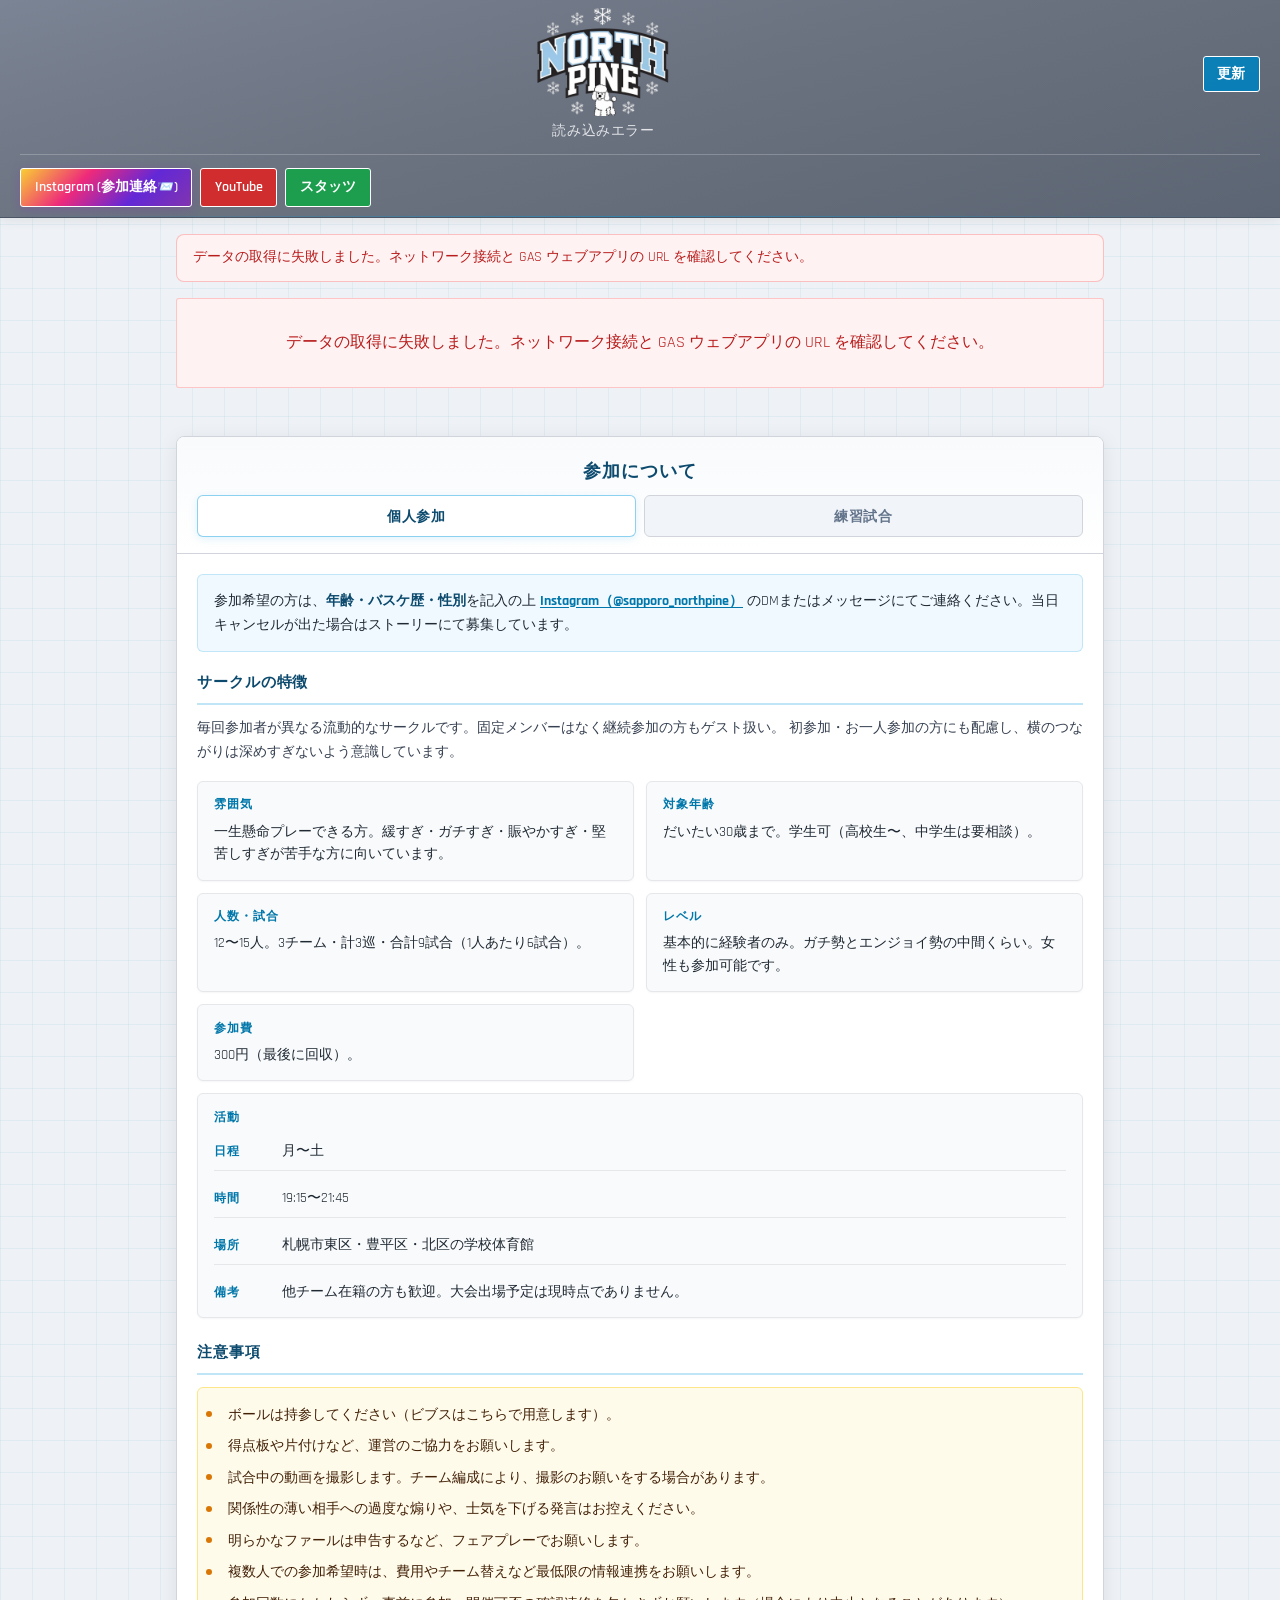
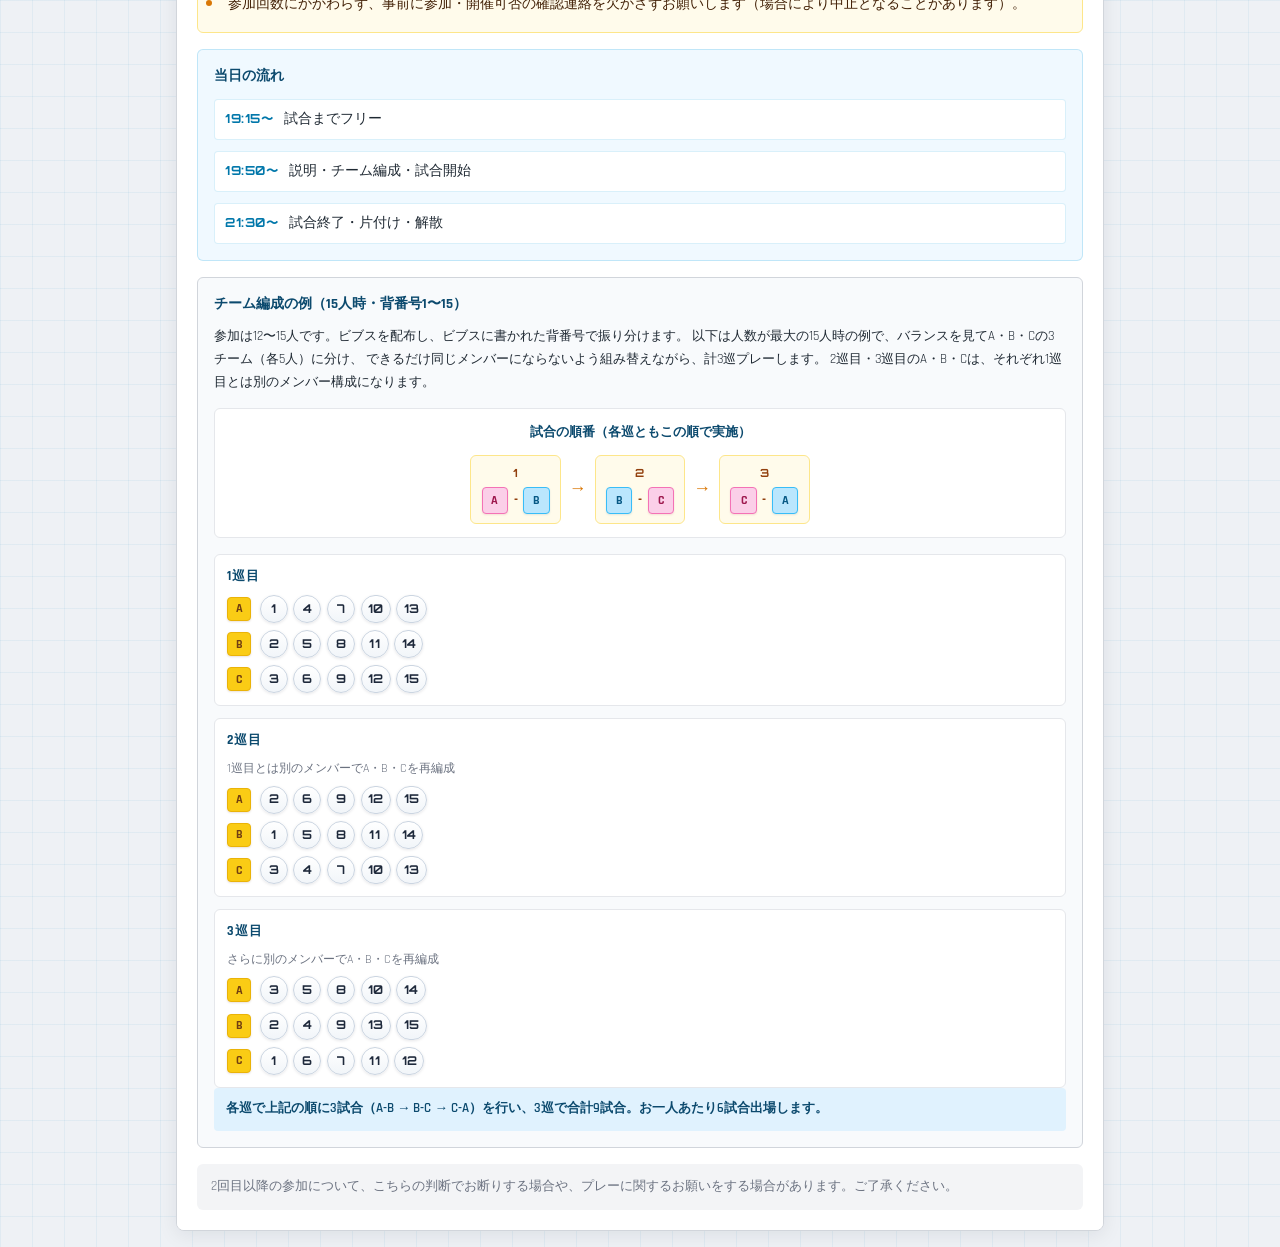
==== index.html @ 59606369 "feat: 練習試合タブの案内内容とグレー基調の見た目を調整 個人参加経験者限定の文言に整理し、不要な項目を削除。タブごとに色味を分けて練習試合側を濃いグレー基調に。  Co-authored-by:" ====
<!DOCTYPE html>
<html lang="ja">
<head>
  <meta charset="UTF-8" />
  <meta name="viewport" content="width=device-width, initial-scale=1" />
  <title>NORTH PINE カレンダー</title>
  <meta name="description" content="NORTH PINEの練習日程・参加者一覧（当月・来月・19:15～21:45）" />
  <meta property="og:title" content="NORTH PINE カレンダー" />
  <meta property="og:description" content="練習日程と参加者状況を確認できます（当月・来月）" />
  <meta property="og:type" content="website" />
  <meta name="twitter:card" content="summary" />
  <meta name="twitter:title" content="NORTH PINE カレンダー" />
  <meta name="twitter:description" content="練習日程と参加者状況を確認できます" />
  <meta
    name="gas-web-app-url"
    content="https://script.google.com/macros/s/AKfycbwN-Fi6SwzM2bp3WW_OmJ7kGNSU3Vl3_n77JmJ2e8IcDZqUl5tvJJytD7RLs5Y96dB2/exec"
  />
  <link rel="stylesheet" href="loading-panel.css" />
  <link rel="stylesheet" href="calendar.css" />
  <link rel="preconnect" href="https://fonts.googleapis.com" />
  <link rel="preconnect" href="https://fonts.gstatic.com" crossorigin />
  <link
    href="https://fonts.googleapis.com/css2?family=Orbitron:wght@500;700;900&family=Rajdhani:wght@600;700&display=swap"
    rel="stylesheet"
  />
</head>
<body class="cyber-cal">
  <header>
    <div class="header-top">
      <div class="header-brand">
        <div class="header-brand-logo">
          <img
            class="header-brand-img"
            src="NORTHPINE_背景なし.png"
            alt="NORTH PINE"
            width="512"
            height="512"
            decoding="async"
          />
        </div>
        <h1 class="visually-hidden">NORTH PINE カレンダー</h1>
        <p id="periodLabel" class="subtitle">読み込み中…</p>
      </div>
      <button type="button" id="btnRefresh" class="btn-refresh" title="スプレッドシートから再取得">
        更新
      </button>
    </div>
    <div class="header-action-bar">
      <a
        href="https://www.instagram.com/sapporo_northpine?igsh=cWp4OHA4ejlzb3Np"
        class="btn-header-link btn-header-link--instagram"
        target="_blank"
        rel="noopener noreferrer"
      >Instagram (参加連絡📨)</a>
      <a
        href="https://www.youtube.com/playlist?list=PL_vW5rmDDp-GFSQ8oeXUD_171uDtn1Bqg"
        class="btn-header-link btn-header-link--youtube"
        target="_blank"
        rel="noopener noreferrer"
      >YouTube</a>
      <a
        href="https://statsdashboard.vercel.app"
        class="btn-header-link btn-header-link--stats"
      >スタッツ</a>
    </div>
    <noscript>
      <p style="margin:0.5rem 0 0;font-size:0.85rem;">JavaScriptを有効にすると日程が表示されます。</p>
    </noscript>
  </header>

  <main>
    <div id="status" class="status" role="status" aria-live="polite"></div>
    <div id="errorArea"></div>
    <div id="loadingArea" data-loading-panel></div>
    <div id="calendarArea" class="calendars" style="display:none;"></div>

    <section class="club-info-panel" aria-labelledby="clubInfoHeading">
      <header class="club-info-panel__head">
        <h2 id="clubInfoHeading" class="club-info-panel__title">参加について</h2>
        <div class="club-info-tabs" role="tablist" aria-label="参加形式の切り替え">
          <button
            type="button"
            class="club-info-tabs__btn club-info-tabs__btn--individual"
            role="tab"
            id="club-info-tab-btn-individual"
            aria-selected="true"
            aria-controls="club-info-tab-individual"
            data-tab="individual"
          >個人参加</button>
          <button
            type="button"
            class="club-info-tabs__btn club-info-tabs__btn--practice"
            role="tab"
            id="club-info-tab-btn-practice"
            aria-selected="false"
            aria-controls="club-info-tab-practice"
            data-tab="practice"
            tabindex="-1"
          >練習試合</button>
        </div>
      </header>

      <div
        id="club-info-tab-individual"
        class="club-info-tab-panel club-info-tab-panel--individual"
        role="tabpanel"
        aria-labelledby="club-info-tab-btn-individual"
      >
        <p class="club-info-panel__lead">
          参加希望の方は、<strong>年齢・バスケ歴・性別</strong>を記入の上
          <a href="https://www.instagram.com/sapporo_northpine" target="_blank" rel="noopener noreferrer">Instagram（@sapporo_northpine）</a>
          のDMまたはメッセージにてご連絡ください。当日キャンセルが出た場合はストーリーにて募集しています。
        </p>

      <div class="club-info-panel__body">
        <section class="club-info-section" aria-labelledby="clubTraitsHeading">
          <h3 id="clubTraitsHeading" class="club-info-section__title">サークルの特徴</h3>
          <p class="club-info-section__intro">
            毎回参加者が異なる流動的なサークルです。固定メンバーはなく継続参加の方もゲスト扱い。
            初参加・お一人参加の方にも配慮し、横のつながりは深めすぎないよう意識しています。
          </p>
          <div class="club-info-cards">
            <article class="club-info-card">
              <h4 class="club-info-card__label">雰囲気</h4>
              <p class="club-info-card__text">一生懸命プレーできる方。緩すぎ・ガチすぎ・賑やかすぎ・堅苦しすぎが苦手な方に向いています。</p>
            </article>
            <article class="club-info-card">
              <h4 class="club-info-card__label">対象年齢</h4>
              <p class="club-info-card__text">だいたい30歳まで。学生可（高校生〜、中学生は要相談）。</p>
            </article>
            <article class="club-info-card">
              <h4 class="club-info-card__label">人数・試合</h4>
              <p class="club-info-card__text">12〜15人。3チーム・計3巡・合計9試合（1人あたり6試合）。</p>
            </article>
            <article class="club-info-card">
              <h4 class="club-info-card__label">レベル</h4>
              <p class="club-info-card__text">基本的に経験者のみ。ガチ勢とエンジョイ勢の中間くらい。女性も参加可能です。</p>
            </article>
            <article class="club-info-card">
              <h4 class="club-info-card__label">参加費</h4>
              <p class="club-info-card__text">300円（最後に回収）。</p>
            </article>
            <article class="club-info-card club-info-card--full">
              <h4 class="club-info-card__label">活動</h4>
              <dl class="club-info-card__details">
                <div class="club-info-card__detail-row">
                  <dt>日程</dt>
                  <dd>月〜土</dd>
                </div>
                <div class="club-info-card__detail-row">
                  <dt>時間</dt>
                  <dd>19:15〜21:45</dd>
                </div>
                <div class="club-info-card__detail-row">
                  <dt>場所</dt>
                  <dd>札幌市東区・豊平区・北区の学校体育館</dd>
                </div>
                <div class="club-info-card__detail-row">
                  <dt>備考</dt>
                  <dd>他チーム在籍の方も歓迎。大会出場予定は現時点でありません。</dd>
                </div>
              </dl>
            </article>
          </div>
        </section>

        <section class="club-info-section" aria-labelledby="clubNoticeHeading">
          <h3 id="clubNoticeHeading" class="club-info-section__title">注意事項</h3>
          <div class="club-info-notice-panel">
            <ul class="club-info-notice-list">
              <li>ボールは持参してください（ビブスはこちらで用意します）。</li>
              <li>得点板や片付けなど、運営のご協力をお願いします。</li>
              <li>試合中の動画を撮影します。チーム編成により、撮影のお願いをする場合があります。</li>
              <li>関係性の薄い相手への過度な煽りや、士気を下げる発言はお控えください。</li>
              <li>明らかなファールは申告するなど、フェアプレーでお願いします。</li>
              <li>複数人での参加希望時は、費用やチーム替えなど最低限の情報連携をお願いします。</li>
              <li>参加回数にかかわらず、事前に参加・開催可否の確認連絡を欠かさずお願いします（場合により中止となることがあります）。</li>
            </ul>
          </div>

          <div class="club-info-flow-panel">
            <h4 class="club-info-flow-panel__title">当日の流れ</h4>
            <ol class="club-info-flow-list">
              <li><span class="club-info-flow-list__time">19:15〜</span>試合までフリー</li>
              <li><span class="club-info-flow-list__time">19:50〜</span>説明・チーム編成・試合開始</li>
              <li><span class="club-info-flow-list__time">21:30〜</span>試合終了・片付け・解散</li>
            </ol>
          </div>

          <div class="club-info-team-example">
            <h4 class="club-info-team-example__title">チーム編成の例（15人時・背番号1〜15）</h4>
            <p class="club-info-team-example__intro">
              参加は12〜15人です。ビブスを配布し、ビブスに書かれた背番号で振り分けます。
              以下は人数が最大の15人時の例で、バランスを見てA・B・Cの3チーム（各5人）に分け、
              できるだけ同じメンバーにならないよう組み替えながら、計3巡プレーします。
              2巡目・3巡目のA・B・Cは、それぞれ1巡目とは別のメンバー構成になります。
            </p>

            <div class="club-info-match-order">
              <h5 class="club-info-match-order__title">試合の順番（各巡ともこの順で実施）</h5>
              <div class="club-info-match-order__diagram" role="img" aria-label="試合順：1試合目A対B、2試合目B対C、3試合目C対A">
                <div class="club-info-match-card">
                  <span class="club-info-match-card__order">1</span>
                  <div class="club-info-match-pair">
                    <span class="club-info-team-tag club-info-team-tag--pink">A</span>
                    <span class="club-info-match-vs">-</span>
                    <span class="club-info-team-tag club-info-team-tag--sky">B</span>
                  </div>
                </div>
                <span class="club-info-match-connector" aria-hidden="true">→</span>
                <div class="club-info-match-card">
                  <span class="club-info-match-card__order">2</span>
                  <div class="club-info-match-pair">
                    <span class="club-info-team-tag club-info-team-tag--sky">B</span>
                    <span class="club-info-match-vs">-</span>
                    <span class="club-info-team-tag club-info-team-tag--pink">C</span>
                  </div>
                </div>
                <span class="club-info-match-connector" aria-hidden="true">→</span>
                <div class="club-info-match-card">
                  <span class="club-info-match-card__order">3</span>
                  <div class="club-info-match-pair">
                    <span class="club-info-team-tag club-info-team-tag--pink">C</span>
                    <span class="club-info-match-vs">-</span>
                    <span class="club-info-team-tag club-info-team-tag--sky">A</span>
                  </div>
                </div>
              </div>
            </div>

            <div class="club-info-team-rounds">
              <article class="club-info-team-round">
                <h5 class="club-info-team-round__label">1巡目</h5>
                <ul class="club-info-team-round__list">
                  <li>
                    <span class="club-info-team-tag club-info-team-tag--a">A</span>
                    <div class="club-info-bib-chips" aria-label="Aチームの背番号">
                      <span class="club-info-bib-chip">1</span><span class="club-info-bib-chip">4</span><span class="club-info-bib-chip">7</span><span class="club-info-bib-chip">10</span><span class="club-info-bib-chip">13</span>
                    </div>
                  </li>
                  <li>
                    <span class="club-info-team-tag club-info-team-tag--b">B</span>
                    <div class="club-info-bib-chips" aria-label="Bチームの背番号">
                      <span class="club-info-bib-chip">2</span><span class="club-info-bib-chip">5</span><span class="club-info-bib-chip">8</span><span class="club-info-bib-chip">11</span><span class="club-info-bib-chip">14</span>
                    </div>
                  </li>
                  <li>
                    <span class="club-info-team-tag club-info-team-tag--c">C</span>
                    <div class="club-info-bib-chips" aria-label="Cチームの背番号">
                      <span class="club-info-bib-chip">3</span><span class="club-info-bib-chip">6</span><span class="club-info-bib-chip">9</span><span class="club-info-bib-chip">12</span><span class="club-info-bib-chip">15</span>
                    </div>
                  </li>
                </ul>
              </article>
              <article class="club-info-team-round">
                <h5 class="club-info-team-round__label">2巡目</h5>
                <p class="club-info-team-round__note">1巡目とは別のメンバーでA・B・Cを再編成</p>
                <ul class="club-info-team-round__list">
                  <li>
                    <span class="club-info-team-tag club-info-team-tag--a">A</span>
                    <div class="club-info-bib-chips" aria-label="Aチームの背番号">
                      <span class="club-info-bib-chip">2</span><span class="club-info-bib-chip">6</span><span class="club-info-bib-chip">9</span><span class="club-info-bib-chip">12</span><span class="club-info-bib-chip">15</span>
                    </div>
                  </li>
                  <li>
                    <span class="club-info-team-tag club-info-team-tag--b">B</span>
                    <div class="club-info-bib-chips" aria-label="Bチームの背番号">
                      <span class="club-info-bib-chip">1</span><span class="club-info-bib-chip">5</span><span class="club-info-bib-chip">8</span><span class="club-info-bib-chip">11</span><span class="club-info-bib-chip">14</span>
                    </div>
                  </li>
                  <li>
                    <span class="club-info-team-tag club-info-team-tag--c">C</span>
                    <div class="club-info-bib-chips" aria-label="Cチームの背番号">
                      <span class="club-info-bib-chip">3</span><span class="club-info-bib-chip">4</span><span class="club-info-bib-chip">7</span><span class="club-info-bib-chip">10</span><span class="club-info-bib-chip">13</span>
                    </div>
                  </li>
                </ul>
              </article>
              <article class="club-info-team-round">
                <h5 class="club-info-team-round__label">3巡目</h5>
                <p class="club-info-team-round__note">さらに別のメンバーでA・B・Cを再編成</p>
                <ul class="club-info-team-round__list">
                  <li>
                    <span class="club-info-team-tag club-info-team-tag--a">A</span>
                    <div class="club-info-bib-chips" aria-label="Aチームの背番号">
                      <span class="club-info-bib-chip">3</span><span class="club-info-bib-chip">5</span><span class="club-info-bib-chip">8</span><span class="club-info-bib-chip">10</span><span class="club-info-bib-chip">14</span>
                    </div>
                  </li>
                  <li>
                    <span class="club-info-team-tag club-info-team-tag--b">B</span>
                    <div class="club-info-bib-chips" aria-label="Bチームの背番号">
                      <span class="club-info-bib-chip">2</span><span class="club-info-bib-chip">4</span><span class="club-info-bib-chip">9</span><span class="club-info-bib-chip">13</span><span class="club-info-bib-chip">15</span>
                    </div>
                  </li>
                  <li>
                    <span class="club-info-team-tag club-info-team-tag--c">C</span>
                    <div class="club-info-bib-chips" aria-label="Cチームの背番号">
                      <span class="club-info-bib-chip">1</span><span class="club-info-bib-chip">6</span><span class="club-info-bib-chip">7</span><span class="club-info-bib-chip">11</span><span class="club-info-bib-chip">12</span>
                    </div>
                  </li>
                </ul>
              </article>
            </div>
            <p class="club-info-team-example__summary">
              各巡で上記の順に3試合（A-B → B-C → C-A）を行い、3巡で合計9試合。お一人あたり6試合出場します。
            </p>
          </div>

          <p class="club-info-section__note">
            2回目以降の参加について、こちらの判断でお断りする場合や、プレーに関するお願いをする場合があります。ご了承ください。
          </p>
        </section>
      </div>
      </div>

      <div
        id="club-info-tab-practice"
        class="club-info-tab-panel club-info-tab-panel--practice"
        role="tabpanel"
        aria-labelledby="club-info-tab-btn-practice"
        hidden
      >
        <p class="club-info-panel__lead">
          個人参加に参加したことのある方を対象としています。練習試合へのご案内は、個人参加時などにお渡ししています。
        </p>

        <div class="club-info-panel__body">
          <section class="club-info-section" aria-labelledby="clubTraitsPracticeHeading">
            <h3 id="clubTraitsPracticeHeading" class="club-info-section__title">練習試合の特徴</h3>
            <p class="club-info-section__intro">
              メンバーは固定せず、流動的に構成していきたい練習試合です。
              チームプレイができる方で、しっかり戦いたい方向け。
              毎回参加者が異なるため、継続参加の方もゲスト扱いです。
            </p>
            <div class="club-info-cards">
              <article class="club-info-card">
                <h4 class="club-info-card__label">人数・試合</h4>
                <p class="club-info-card__text">3チーム・計3巡・合計9試合（1人あたり6試合）。</p>
              </article>
              <article class="club-info-card">
                <h4 class="club-info-card__label">レベル</h4>
                <p class="club-info-card__text">基本的に経験者のみ。ハードにプレーできる方。</p>
              </article>
              <article class="club-info-card">
                <h4 class="club-info-card__label">参加費</h4>
                <p class="club-info-card__text">200円（最後に回収）。</p>
              </article>
            </div>
          </section>

          <section class="club-info-section" aria-labelledby="clubNoticePracticeHeading">
            <h3 id="clubNoticePracticeHeading" class="club-info-section__title">注意事項</h3>
            <div class="club-info-notice-panel">
              <ul class="club-info-notice-list">
                <li>ボール・ビブスは各自持参してください。</li>
                <li>得点板や片付けなど、運営のご協力をお願いします。</li>
                <li>試合中の動画を撮影します。チーム編成により、撮影のお願いをする場合があります。</li>
                <li>関係性の薄い相手への過度な煽りや、士気を下げる発言はお控えください。</li>
                <li>明らかなファールは申告するなど、フェアプレーでお願いします。</li>
                <li>参加回数にかかわらず、事前に参加・開催可否の確認連絡を欠かさずお願いします（場合により中止となることがあります）。</li>
              </ul>
            </div>

            <div class="club-info-flow-panel">
              <h4 class="club-info-flow-panel__title">当日の流れ</h4>
              <ol class="club-info-flow-list">
                <li><span class="club-info-flow-list__time">19:15〜</span>試合までフリー</li>
                <li><span class="club-info-flow-list__time">19:50〜</span>説明・試合開始</li>
                <li><span class="club-info-flow-list__time">21:30〜</span>試合終了・片付け・解散</li>
              </ol>
            </div>

            <div class="club-info-team-example">
              <h4 class="club-info-team-example__title">試合の進め方</h4>
              <p class="club-info-team-example__intro">
                3チームでプレーします。チームは参加者同士で決めていただき、3巡とも同じメンバーでプレーします。
                世話人によるチームの組み替えはありません。
              </p>

              <div class="club-info-match-order">
                <h5 class="club-info-match-order__title">試合の順番（各巡ともこの順で実施）</h5>
                <div class="club-info-match-order__diagram" role="img" aria-label="試合順：1試合目A対B、2試合目B対C、3試合目C対A">
                  <div class="club-info-match-card">
                    <span class="club-info-match-card__order">1</span>
                    <div class="club-info-match-pair">
                      <span class="club-info-team-tag club-info-team-tag--pink">A</span>
                      <span class="club-info-match-vs">-</span>
                      <span class="club-info-team-tag club-info-team-tag--sky">B</span>
                    </div>
                  </div>
                  <span class="club-info-match-connector" aria-hidden="true">→</span>
                  <div class="club-info-match-card">
                    <span class="club-info-match-card__order">2</span>
                    <div class="club-info-match-pair">
                      <span class="club-info-team-tag club-info-team-tag--sky">B</span>
                      <span class="club-info-match-vs">-</span>
                      <span class="club-info-team-tag club-info-team-tag--pink">C</span>
                    </div>
                  </div>
                  <span class="club-info-match-connector" aria-hidden="true">→</span>
                  <div class="club-info-match-card">
                    <span class="club-info-match-card__order">3</span>
                    <div class="club-info-match-pair">
                      <span class="club-info-team-tag club-info-team-tag--pink">C</span>
                      <span class="club-info-match-vs">-</span>
                      <span class="club-info-team-tag club-info-team-tag--sky">A</span>
                    </div>
                  </div>
                </div>
              </div>

              <p class="club-info-team-example__summary">
                各巡で上記の順に3試合（A-B → B-C → C-A）を行い、3巡で合計9試合。お一人あたり6試合出場します。
              </p>
            </div>

            <p class="club-info-section__note">
              2回目以降の参加について、こちらの判断でお断りする場合や、プレーに関するお願いをする場合があります。ご了承ください。
            </p>
          </section>
        </div>
      </div>
    </section>
  </main>

  <div id="modalOverlay" class="modal-overlay" aria-hidden="true">
    <div class="modal modal--lineup" role="dialog" aria-labelledby="modalTitle">
      <div id="modalLoading" class="modal-loading modal-loading--lineup" role="status" aria-live="polite">
        <div class="loading-spinner loading-spinner--lineup" aria-hidden="true"></div>
        <span>読み込み中…</span>
      </div>
      <button type="button" class="lineup-close" id="closeModalBtn" aria-label="閉じる">&times;</button>
      <div class="lineup-scene">
        <header class="lineup-header">
          <div class="lineup-header-main">
            <div class="lineup-date-block" aria-labelledby="modalTitle">
              <span id="modalDateYear" class="lineup-year"></span>
              <div class="lineup-date-line">
                <span id="modalDateMain" class="lineup-date-main"></span>
                <span id="modalDateDow" class="lineup-date-dow"></span>
                <span id="modalTimeSlot" class="lineup-time-slot"></span>
              </div>
              <h2 id="modalTitle" class="visually-hidden">日程詳細</h2>
            </div>
            <div id="modalPlace" class="lineup-venue"></div>
          </div>
        </header>
        <div class="lineup-frame">
          <ul id="participantList" class="lineup-table"></ul>
        </div>
        <p id="modalCount" class="lineup-count"></p>
        <p id="modalFormMessage" class="lineup-form-message"></p>
      </div>
    </div>
  </div>

  <script src="js/loading-panel.js"></script>
  <script src="js/japanese-holidays.js"></script>
  <script src="js/calendar.js"></script>
</body>
</html>
---- loading-panel.css ----
.loading-panel {
  position: relative;
  display: flex;
  flex-direction: column;
  align-items: center;
  justify-content: center;
  min-height: min(52vh, 360px);
  padding: 3rem 1rem;
  overflow: hidden;
}

.loading-panel::before {
  content: "";
  position: absolute;
  left: 50%;
  top: 50%;
  width: min(300px, 72vw);
  height: min(300px, 42vh);
  transform: translate(-50%, -50%);
  background: url("NORTHPINE_背景なし.png") center / contain no-repeat;
  opacity: 0.14;
  pointer-events: none;
  z-index: 0;
}

.loading-panel > * {
  position: relative;
  z-index: 1;
}

.loading-dogs {
  position: relative;
  width: 6rem;
  height: 6rem;
}

.loading-dogs__track {
  position: absolute;
  inset: 0.2rem;
  border: 2px dashed rgba(107, 114, 128, 0.38);
  border-radius: 50%;
}

.loading-dogs__orbit {
  position: relative;
  width: 100%;
  height: 100%;
  animation: loading-dogs-orbit 2.75s linear infinite;
}

.loading-dogs__marker {
  position: absolute;
  left: 50%;
  top: -0.55rem;
  width: 3.25rem;
  height: 2.4rem;
  margin-left: -1.625rem;
  animation: loading-dogs-upright 2.75s linear infinite;
}

.loading-dogs__marker--black {
  top: auto;
  bottom: -0.45rem;
}

.loading-dogs__sprite {
  display: block;
  width: 100%;
  height: 100%;
  object-fit: contain;
  transform: scaleX(-1);
}

.loading-dogs__marker--white .loading-dogs__sprite {
  filter: brightness(0) invert(1) drop-shadow(0 1px 3px rgba(0, 0, 0, 0.14));
}

.loading-dogs__marker--black .loading-dogs__sprite {
  filter: brightness(0) drop-shadow(0 1px 2px rgba(0, 0, 0, 0.2));
}

.loading-dogs__eye-dot {
  position: absolute;
  left: 72%;
  top: 28%;
  width: 0.1rem;
  height: 0.08rem;
  margin: -0.04rem 0 0 -0.04rem;
  border-radius: 50%;
  pointer-events: none;
}

.loading-dogs__marker--white .loading-dogs__eye-dot {
  background: #111111;
}

.loading-dogs__marker--black .loading-dogs__eye-dot {
  background: #ffffff;
}

@keyframes loading-dogs-orbit {
  to {
    transform: rotate(360deg);
  }
}

@keyframes loading-dogs-upright {
  to {
    transform: rotate(-360deg);
  }
}

.loading-spinner {
  width: 36px;
  height: 36px;
  border: 3px solid rgba(0, 170, 255, 0.15);
  border-top-color: var(--primary, #00aaff);
  border-radius: 50%;
  animation: loading-panel-spin 0.75s linear infinite;
}

@keyframes loading-panel-spin {
  to {
    transform: rotate(360deg);
  }
}

.loading-panel .visually-hidden {
  position: absolute;
  width: 1px;
  height: 1px;
  padding: 0;
  margin: -1px;
  overflow: hidden;
  clip: rect(0, 0, 0, 0);
  white-space: nowrap;
  border: 0;
}
---- calendar.css ----
:root {
  --bg: #eef1f5;
  --bg-grid: rgba(0, 120, 180, 0.06);
  --card: #fafbfc;
  --card-elevated: #f3f4f6;
  --primary: #0099dd;
  --primary-dark: #0077aa;
  --accent-glow: rgba(0, 153, 221, 0.35);
  --text: #1f2933;
  --muted: #6b7280;
  --border: #d1d5db;
  --border-bright: rgba(0, 153, 221, 0.45);
  --shadow: 0 2px 12px rgba(0, 0, 0, 0.08);
  --female: #dc2626;
  --first: #ca8a04;
  --unconfirmed: #7c3aed;
  --unconfirmed-bg: rgba(124, 58, 237, 0.1);
}

* {
  box-sizing: border-box;
}

body.cyber-cal {
  margin: 0;
  font-family: "Rajdhani", "Segoe UI", "Hiragino Sans", "Meiryo", sans-serif;
  background-color: var(--bg);
  background-image:
    linear-gradient(var(--bg-grid) 1px, transparent 1px),
    linear-gradient(90deg, var(--bg-grid) 1px, transparent 1px);
  background-size: 32px 32px;
  color: var(--text);
  line-height: 1.5;
  min-height: 100vh;
}

body.cyber-cal > header {
  background: linear-gradient(165deg, #7b8494 0%, #6b7280 45%, #5c6573 100%);
  color: #f3f4f6;
  padding: 0.5rem 1.25rem 0.65rem;
  box-shadow: var(--shadow);
  border-bottom: 1px solid #4b5563;
  position: relative;
}

body.cyber-cal > header::after {
  content: "";
  position: absolute;
  left: 0;
  right: 0;
  bottom: 0;
  height: 1px;
  background: linear-gradient(90deg, transparent, rgba(0, 153, 221, 0.55), transparent);
  opacity: 0.85;
}

.header-top {
  display: flex;
  justify-content: space-between;
  align-items: flex-start;
  gap: 1rem;
  flex-wrap: wrap;
}

body.cyber-cal .header-top {
  align-items: center;
}

body.cyber-cal .header-brand {
  display: flex;
  flex-direction: column;
  align-items: center;
  gap: 0.1rem;
  min-width: 0;
  flex: 1;
  text-align: center;
}

body.cyber-cal .header-brand-logo {
  --logo-box-h: clamp(4.75rem, 22vw, 6.75rem);
  display: flex;
  align-items: center;
  justify-content: center;
  width: 100%;
  max-width: min(480px, 96vw);
  height: var(--logo-box-h);
  margin-inline: auto;
  overflow: hidden;
  line-height: 0;
}

body.cyber-cal .header-brand-img {
  display: block;
  width: auto;
  height: 100%;
  max-width: none;
  object-fit: contain;
  object-position: center center;
  transform: scale(1.85);
  transform-origin: center center;
}

body.cyber-cal > header .subtitle {
  width: 100%;
  text-align: center;
}

@media (min-width: 600px) {
  body.cyber-cal .header-brand-logo {
    --logo-box-h: 6.25rem;
    max-width: 520px;
  }

  body.cyber-cal .header-brand-img {
    transform: scale(1.9);
  }
}

@media (min-width: 960px) {
  body.cyber-cal .header-brand-logo {
    --logo-box-h: 6.75rem;
    max-width: 560px;
  }

  body.cyber-cal .header-brand-img {
    transform: scale(2);
  }
}

body.cyber-cal > header h1 {
  margin: 0;
  font-size: 1.35rem;
  font-weight: 700;
  letter-spacing: 0.06em;
  color: #1a2332;
  text-shadow: 0 0 20px rgba(0, 153, 221, 0.15);
}

body.cyber-cal > header .subtitle {
  margin: 0.1rem 0 0;
  font-size: 0.88rem;
  color: rgba(243, 244, 246, 0.88);
  font-family: "Orbitron", "Segoe UI", sans-serif;
  letter-spacing: 0.04em;
}

body.cyber-cal .btn-refresh,
body.cyber-cal .btn-header-link {
  flex-shrink: 0;
  display: inline-flex;
  align-items: center;
  justify-content: center;
  padding: 0.5rem 0.85rem;
  border: 1px solid #fff;
  border-radius: 3px;
  color: #fff;
  font-family: inherit;
  font-size: 0.85rem;
  font-weight: 600;
  cursor: pointer;
  text-decoration: none;
  transition: box-shadow 0.15s, background 0.15s, border-color 0.15s;
}

body.cyber-cal .btn-refresh {
  background: rgba(0, 130, 190, 0.9);
}

body.cyber-cal .btn-refresh:hover:not(:disabled) {
  background: rgba(0, 150, 210, 1);
  box-shadow: 0 0 12px var(--accent-glow);
}

.btn-refresh:disabled {
  opacity: 0.55;
  cursor: not-allowed;
}

body.cyber-cal .btn-header-link--instagram {
  background: linear-gradient(
    135deg,
    #f9ce34 0%,
    #ee2a7b 35%,
    #6228d7 68%,
    #8134af 100%
  );
  color: #fff;
  box-shadow: 0 2px 8px rgba(131, 58, 180, 0.35);
}

body.cyber-cal .btn-header-link--instagram:hover {
  background: linear-gradient(
    135deg,
    #ffd54f 0%,
    #f03e8c 35%,
    #7c3aed 68%,
    #9333ea 100%
  );
  box-shadow: 0 4px 14px rgba(238, 42, 123, 0.45);
}

body.cyber-cal .btn-header-link--youtube {
  background: rgba(220, 38, 38, 0.9);
  color: #fff;
}

body.cyber-cal .btn-header-link--youtube:hover {
  background: rgba(220, 38, 38, 1);
}

body.cyber-cal .btn-header-link--stats {
  background: rgba(22, 163, 74, 0.9);
  color: #fff;
}

body.cyber-cal .btn-header-link--stats:hover {
  background: rgba(34, 197, 94, 1);
  box-shadow: 0 0 12px rgba(34, 197, 94, 0.45);
}

.btn-header-link:focus-visible {
  outline: 2px solid #fff;
  outline-offset: 2px;
}

body.cyber-cal .header-action-bar {
  display: flex;
  flex-wrap: wrap;
  gap: 0.5rem;
  margin-top: 0.85rem;
  padding-top: 0.85rem;
  border-top: 1px solid rgba(255, 255, 255, 0.22);
}

main {
  max-width: 960px;
  margin: 0 auto;
  padding: 1rem;
}

.status {
  margin-bottom: 1rem;
  padding: 0.75rem 1rem;
  border-radius: 8px;
  font-size: 0.9rem;
  display: none;
}

.status.is-visible {
  display: block;
}

body.cyber-cal .status--loading {
  background: #e0f2fe;
  color: var(--primary-dark);
  border: 1px solid var(--border-bright);
}

body.cyber-cal .status--error {
  background: #fef2f2;
  color: #b91c1c;
  border: 1px solid rgba(248, 113, 113, 0.4);
}

body.cyber-cal .error-banner {
  text-align: center;
  padding: 2rem 1rem;
  color: #b91c1c;
  background: #fef2f2;
  border: 1px solid rgba(248, 113, 113, 0.35);
  border-radius: 3px;
  margin-bottom: 1rem;
}

.calendars {
  display: grid;
  gap: 1.25rem;
}

@media (min-width: 720px) {
  .calendars {
    grid-template-columns: 1fr 1fr;
  }
}

body.cyber-cal .month-card {
  background: var(--card);
  border-radius: 3px;
  box-shadow: var(--shadow), 0 0 0 1px var(--border);
  overflow: hidden;
  border: 1px solid var(--border-bright);
}

body.cyber-cal .month-title {
  padding: 0.75rem 1rem;
  font-weight: 700;
  font-size: 1.05rem;
  letter-spacing: 0.08em;
  font-family: "Orbitron", "Rajdhani", sans-serif;
  background: linear-gradient(90deg, rgba(0, 153, 221, 0.12), transparent);
  border-bottom: 1px solid var(--border-bright);
  color: #0c4a6e;
}

.weekdays,
.days {
  display: grid;
  grid-template-columns: repeat(7, minmax(0, 1fr));
  width: 100%;
}

body.cyber-cal .weekdays span {
  text-align: center;
  font-size: 0.75rem;
  font-weight: 600;
  color: var(--muted);
  padding: 0.45rem 0;
  background: var(--card-elevated);
  border-bottom: 1px solid var(--border);
  font-family: "Orbitron", sans-serif;
  letter-spacing: 0.05em;
}

body.cyber-cal .weekdays .sun {
  color: #dc2626;
}

body.cyber-cal .weekdays .sat {
  color: #0284c7;
}

body.cyber-cal .day-cell {
  min-width: 0;
  min-height: 80px;
  border: 1px solid var(--border);
  padding: 3px;
  background: #fff;
  overflow: hidden;
  transition: background 0.12s;
}

body.cyber-cal .day-cell--empty {
  background: #f3f4f6;
  border-color: #e5e7eb;
  min-height: 80px;
  pointer-events: none;
  opacity: 0.65;
}

body.cyber-cal .day-cell.past {
  background: #f5f6f8;
  opacity: 0.85;
}

body.cyber-cal .day-cell.past .day-num,
body.cyber-cal .day-cell.past .event-chip {
  color: #9ca3af;
}

body.cyber-cal .day-cell.past .event-chip {
  background: #e5e7eb;
  border-color: #d1d5db;
}

body.cyber-cal .day-cell.today {
  background: #fffbeb;
  box-shadow: inset 0 0 0 2px var(--primary), 0 0 10px rgba(0, 153, 221, 0.15);
}

body.cyber-cal .day-cell.today .day-num {
  display: inline-flex;
  align-items: center;
  justify-content: center;
  min-width: 1.5rem;
  height: 1.5rem;
  border-radius: 2px;
  background: var(--primary);
  color: #fff !important;
  box-shadow: 0 0 8px var(--accent-glow);
  font-family: "Orbitron", sans-serif;
}

body.cyber-cal .day-num {
  font-size: 0.72rem;
  font-weight: 700;
  margin-bottom: 2px;
  font-family: "Orbitron", sans-serif;
}

body.cyber-cal .day-num.sun {
  color: #dc2626;
}

body.cyber-cal .day-num.sat {
  color: #0284c7;
}

body.cyber-cal .day-num.holiday,
body.cyber-cal .day-num.holiday.sat {
  color: #dc2626;
}

body.cyber-cal .day-cell.past .day-num.holiday,
body.cyber-cal .day-cell.past .day-num.holiday.sat {
  color: #dc2626;
  opacity: 0.75;
}

body.cyber-cal .event-chip {
  display: block;
  width: 100%;
  max-width: 100%;
  min-width: 0;
  text-align: left;
  border: 1px solid rgba(0, 153, 221, 0.35);
  border-radius: 2px;
  background: #e8f4fc;
  color: #0c4a6e;
  font-size: 0.58rem;
  padding: 2px 4px;
  margin-bottom: 2px;
  cursor: pointer;
  line-height: 1.2;
  overflow-wrap: anywhere;
  transition: background 0.12s, box-shadow 0.12s;
}

body.cyber-cal .event-chip:hover {
  background: #d2e8f8;
  box-shadow: 0 0 8px rgba(0, 153, 221, 0.25);
}

body.cyber-cal .event-chip.is-full {
  background: #fee2e2;
  color: #991b1b;
  border-color: rgba(248, 113, 113, 0.5);
  box-shadow: inset 0 0 0 1px rgba(248, 113, 113, 0.25);
}

body.cyber-cal .event-chip.is-full:hover {
  background: #fecaca;
  box-shadow: 0 0 6px rgba(248, 113, 113, 0.2);
}

body.cyber-cal .event-chip.event-chip--team {
  background: #f3e8ff;
  color: #5b21b6;
  border-color: rgba(167, 139, 250, 0.55);
}

body.cyber-cal .event-chip.event-chip--team:hover {
  background: #e9d5ff;
  box-shadow: 0 0 8px rgba(167, 139, 250, 0.35);
}

body.cyber-cal .event-chip.event-chip--team.is-full {
  background: #ede9fe;
  color: #6d28d9;
  border-color: rgba(139, 92, 246, 0.5);
  box-shadow: inset 0 0 0 1px rgba(139, 92, 246, 0.25);
}

body.cyber-cal .event-chip.event-chip--team.is-full:hover {
  background: #ddd6fe;
  box-shadow: 0 0 6px rgba(139, 92, 246, 0.25);
}

body.cyber-cal .day-cell.past .event-chip.event-chip--team {
  background: #ede9fe;
  color: #7c3aed;
  border-color: rgba(167, 139, 250, 0.35);
}

body.cyber-cal .day-cell.past .event-chip.event-chip--team.is-full {
  background: #f3f0ff;
  color: #9ca3af;
}

body.cyber-cal .day-cell.past .event-chip.is-full {
  background: #f3e8e8;
  color: #9ca3af;
  box-shadow: none;
}

.event-chip .chip-line {
  display: block;
  font-size: 0.52rem;
  font-weight: 600;
  line-height: 1.2;
  word-break: break-all;
}

body.cyber-cal .event-chip .chip-line--place {
  display: flex;
  align-items: flex-start;
  gap: 0.2em;
  word-break: break-word;
}

body.cyber-cal .event-chip .chip-pin {
  display: inline-flex;
  flex-shrink: 0;
  width: 0.72em;
  min-width: 8px;
  height: 0.72em;
  min-height: 8px;
  margin-top: 0.05em;
  color: #0284c7;
}

body.cyber-cal .event-chip .chip-pin-icon {
  display: block;
  width: 100%;
  height: 100%;
}

body.cyber-cal .event-chip.is-full .chip-pin {
  color: #dc2626;
}

body.cyber-cal .day-cell.past .event-chip .chip-pin {
  color: #6b7280;
}

body.cyber-cal .event-chip .chip-place-name {
  min-width: 0;
  flex: 1;
}

.event-chip .chip-line + .chip-line {
  margin-top: 1px;
}

.event-chip .chip-line--time {
  font-size: 0.5rem;
  font-weight: 500;
  opacity: 0.88;
  word-break: keep-all;
}

.event-chip .chip-line--time + .chip-line--time-end {
  margin-top: 0;
}

.event-chip .chip-line--count {
  font-weight: 700;
}

.visually-hidden {
  position: absolute;
  width: 1px;
  height: 1px;
  padding: 0;
  margin: -1px;
  overflow: hidden;
  clip: rect(0, 0, 0, 0);
  white-space: nowrap;
  border: 0;
}

.modal-overlay {
  display: none;
  position: fixed;
  inset: 0;
  background: rgba(0, 2, 8, 0.88);
  z-index: 100;
  align-items: center;
  justify-content: center;
  padding: 0.75rem;
}

.modal-overlay.open {
  display: flex;
}

.modal--lineup {
  position: relative;
  width: 100%;
  max-width: 420px;
  max-height: 94vh;
  overflow-y: auto;
  background: #00050a;
  color: #fff;
  border-radius: 4px;
  box-shadow:
    0 0 40px rgba(0, 170, 255, 0.25),
    0 24px 48px rgba(0, 0, 0, 0.6);
  background-image:
    linear-gradient(rgba(0, 170, 255, 0.06) 1px, transparent 1px),
    linear-gradient(90deg, rgba(0, 170, 255, 0.06) 1px, transparent 1px);
  background-size: 28px 28px;
  background-position: center bottom;
}

.lineup-close {
  position: absolute;
  top: 0.5rem;
  right: 0.5rem;
  z-index: 5;
  border: 1px solid rgba(0, 170, 255, 0.45);
  background: rgba(0, 20, 40, 0.85);
  color: #7dd3fc;
  width: 34px;
  height: 34px;
  border-radius: 4px;
  font-size: 1.35rem;
  line-height: 1;
  cursor: pointer;
}

.lineup-close:hover {
  background: rgba(0, 80, 140, 0.5);
  box-shadow: 0 0 12px rgba(0, 170, 255, 0.5);
}

.lineup-scene {
  padding: 1.25rem 1rem 1rem;
}

.modal--lineup .lineup-header {
  display: flex;
  justify-content: space-between;
  align-items: flex-start;
  gap: 0.75rem;
  margin-bottom: 0.85rem;
  padding-right: 2rem;
  background: transparent;
  border: none;
  box-shadow: none;
  color: #fff;
}

.modal--lineup .lineup-header::after {
  display: none;
}

.lineup-date-block {
  display: flex;
  align-items: flex-end;
  gap: 0.5rem;
}

.lineup-year {
  writing-mode: vertical-rl;
  font-size: 0.62rem;
  letter-spacing: 0.12em;
  color: rgba(255, 255, 255, 0.55);
  font-family: "Rajdhani", "Segoe UI", sans-serif;
  font-weight: 600;
  padding-bottom: 0.15rem;
  flex-shrink: 0;
}

.lineup-date-line {
  display: flex;
  flex-wrap: wrap;
  align-items: baseline;
  gap: 0.35rem 0.75rem;
}

.modal--lineup .lineup-date-main {
  font-family: "Rajdhani", "Segoe UI", sans-serif;
  font-size: 2.75rem;
  font-weight: 700;
  line-height: 0.95;
  letter-spacing: -0.02em;
  color: #fff;
  text-shadow: 0 0 20px rgba(0, 170, 255, 0.35);
}

.lineup-date-dow {
  font-size: 1.35rem;
  font-weight: 600;
  color: rgba(255, 255, 255, 0.88);
  letter-spacing: 0.02em;
}

.lineup-time-slot {
  font-size: 0.95rem;
  font-weight: 600;
  color: #7dd3fc;
  white-space: nowrap;
  letter-spacing: 0.04em;
}

.lineup-venue {
  display: flex;
  align-items: center;
  gap: 0.35rem;
  margin-top: 0.45rem;
  font-size: 0.78rem;
  color: rgba(255, 255, 255, 0.82);
  letter-spacing: 0.04em;
}

.lineup-venue svg {
  flex-shrink: 0;
  color: #00aaff;
  opacity: 0.9;
}

.lineup-frame {
  position: relative;
  border: 2px solid #00aaff;
  border-radius: 2px;
  padding: 0.35rem 0.5rem 0.5rem;
  box-shadow:
    0 0 18px rgba(0, 170, 255, 0.55),
    inset 0 0 24px rgba(0, 170, 255, 0.08);
  background: rgba(0, 8, 18, 0.92);
  overflow: hidden;
}

.lineup-table {
  list-style: none;
  margin: 0;
  padding: 0;
  position: relative;
  z-index: 1;
}

.lineup-row {
  display: grid;
  grid-template-columns: 1.6rem 2.4rem 1fr;
  align-items: center;
  gap: 0.35rem;
  padding: 0.38rem 0.15rem;
  border-bottom: 1px solid rgba(0, 170, 255, 0.12);
  font-size: 0.88rem;
  min-height: 2.1rem;
}

.lineup-row:last-child {
  border-bottom: none;
}

.lineup-row--empty {
  opacity: 0.45;
}

.lineup-row--first .lineup-name {
  color: #fde68a;
}

.lineup-row--female .lineup-name {
  color: #fca5a5;
}

.lineup-row--unconfirmed .lineup-name {
  color: #c4b5fd;
}

.lineup-table--team .lineup-row {
  grid-template-columns: 4.75rem 1fr;
}

.lineup-row--team .lineup-order--team {
  font-family: "Zen Kaku Gothic New", "Hiragino Sans", "Meiryo", sans-serif;
  font-size: 0.72rem;
  font-weight: 900;
  color: #c4b5fd;
  text-align: left;
  padding-left: 0.1rem;
  white-space: nowrap;
}

.lineup-order {
  font-family: "Orbitron", sans-serif;
  font-size: 0.95rem;
  font-weight: 700;
  color: rgba(255, 255, 255, 0.9);
  text-align: center;
}

.lineup-badges {
  display: flex;
  flex-wrap: wrap;
  gap: 0.15rem;
  justify-content: center;
}

.lineup-badge {
  display: inline-flex;
  align-items: center;
  justify-content: center;
  min-width: 1.15rem;
  padding: 0.1rem 0.2rem;
  background: #fff;
  color: #00050a;
  font-size: 0.62rem;
  font-weight: 800;
  border-radius: 2px;
  line-height: 1.1;
}

.lineup-badge--first {
  background: #fef08a;
  color: #713f12;
}

.lineup-badge--female {
  background: #fecaca;
  color: #7f1d1d;
}

.lineup-badge--pending {
  background: #ddd6fe;
  color: #4c1d95;
}

.lineup-badge--empty {
  background: rgba(255, 255, 255, 0.12);
  color: rgba(255, 255, 255, 0.25);
  min-width: 1.15rem;
}

.lineup-name {
  font-weight: 600;
  letter-spacing: 0.02em;
  word-break: break-word;
}

.lineup-count {
  margin: 0.65rem 0 0;
  text-align: center;
  font-family: "Orbitron", sans-serif;
  font-size: 0.72rem;
  letter-spacing: 0.12em;
  color: #7dd3fc;
}

.lineup-form-message {
  margin: 0.5rem 0 0;
  font-size: 0.8rem;
  text-align: center;
  color: #f87171;
}

.modal-loading--lineup {
  display: none;
  position: absolute;
  inset: 0;
  z-index: 10;
  flex-direction: column;
  align-items: center;
  justify-content: center;
  gap: 0.65rem;
  background: rgba(0, 5, 10, 0.92);
  color: #7dd3fc;
  font-size: 0.85rem;
  font-family: "Orbitron", sans-serif;
  letter-spacing: 0.08em;
}

.modal-loading--lineup.visible {
  display: flex;
}

.loading-spinner--lineup {
  border-color: rgba(0, 170, 255, 0.2);
  border-top-color: #00aaff;
}

/* 練習試合: 日付詳細モーダル — 白ベース反転 */
.modal--lineup.modal--lineup-team {
  background-color: #fff;
  color: #1e1b4b;
  border: 1px solid rgba(167, 139, 250, 0.45);
  box-shadow:
    0 0 40px rgba(139, 92, 246, 0.25),
    0 24px 48px rgba(15, 23, 42, 0.12);
  background-image:
    linear-gradient(rgba(139, 92, 246, 0.12) 1px, transparent 1px),
    linear-gradient(90deg, rgba(139, 92, 246, 0.12) 1px, transparent 1px);
  background-size: 28px 28px;
  background-position: center bottom;
}

.modal--lineup.modal--lineup-team .lineup-close {
  border-color: rgba(124, 58, 237, 0.45);
  background: rgba(255, 255, 255, 0.92);
  color: #6d28d9;
}

.modal--lineup.modal--lineup-team .lineup-close:hover {
  background: #f3e8ff;
  box-shadow: 0 0 12px rgba(139, 92, 246, 0.5);
}

.modal--lineup.modal--lineup-team .lineup-header {
  color: #1e1b4b;
}

.modal--lineup.modal--lineup-team .lineup-year {
  color: rgba(30, 27, 75, 0.5);
}

.modal--lineup.modal--lineup-team .lineup-date-main {
  color: #1e1b4b;
  text-shadow: 0 0 20px rgba(139, 92, 246, 0.35);
}

.modal--lineup.modal--lineup-team .lineup-date-dow {
  color: rgba(30, 27, 75, 0.88);
}

.modal--lineup.modal--lineup-team .lineup-time-slot {
  color: #6d28d9;
  text-shadow: 0 0 12px rgba(139, 92, 246, 0.35);
}

.modal--lineup.modal--lineup-team .lineup-venue {
  color: rgba(30, 27, 75, 0.82);
}

.modal--lineup.modal--lineup-team .lineup-venue svg {
  color: #7c3aed;
  filter: drop-shadow(0 0 4px rgba(139, 92, 246, 0.45));
}

.modal--lineup.modal--lineup-team .lineup-frame {
  border-color: #a855f7;
  box-shadow:
    0 0 18px rgba(139, 92, 246, 0.55),
    inset 0 0 24px rgba(139, 92, 246, 0.08);
  background: rgba(250, 245, 255, 0.96);
}

.modal--lineup.modal--lineup-team .lineup-row {
  border-bottom-color: rgba(139, 92, 246, 0.15);
}

.modal--lineup.modal--lineup-team .lineup-order {
  color: rgba(30, 27, 75, 0.9);
}

.modal--lineup.modal--lineup-team .lineup-row--team .lineup-order--team {
  color: #6d28d9;
  text-shadow: 0 0 10px rgba(139, 92, 246, 0.3);
}

.modal--lineup.modal--lineup-team .lineup-row--first .lineup-name {
  color: #b45309;
}

.modal--lineup.modal--lineup-team .lineup-row--female .lineup-name {
  color: #be123c;
}

.modal--lineup.modal--lineup-team .lineup-row--unconfirmed .lineup-name {
  color: #6d28d9;
}

.modal--lineup.modal--lineup-team .lineup-badge--empty {
  background: rgba(30, 27, 75, 0.08);
  color: rgba(30, 27, 75, 0.28);
}

.modal--lineup.modal--lineup-team .lineup-count {
  color: #6d28d9;
  text-shadow: 0 0 10px rgba(139, 92, 246, 0.4);
}

.modal--lineup.modal--lineup-team .modal-loading--lineup {
  background: rgba(255, 255, 255, 0.92);
  color: #6d28d9;
}

.modal--lineup.modal--lineup-team .loading-spinner--lineup {
  border-color: rgba(139, 92, 246, 0.2);
  border-top-color: #7c3aed;
}

footer {
  max-width: 960px;
  margin: 0 auto;
  padding: 0 1rem 2rem;
  text-align: center;
  font-size: 0.8rem;
  color: var(--muted);
}

/* --- 参加案内（カレンダー下部・パネル） --- */

body.cyber-cal .club-info-panel {
  margin-top: 2rem;
  background: #fff;
  border: 1px solid var(--border);
  border-radius: 8px;
  box-shadow: 0 4px 20px rgba(15, 23, 42, 0.08);
  overflow: hidden;
}

body.cyber-cal .club-info-panel__head {
  padding: 1.25rem 1.25rem 1rem;
  background: linear-gradient(180deg, #f8fafc 0%, #fff 100%);
  border-bottom: 1px solid var(--border);
}

body.cyber-cal .club-info-tabs {
  display: flex;
  gap: 0.5rem;
  margin-top: 0.25rem;
}

body.cyber-cal .club-info-tabs__btn {
  flex: 1;
  margin: 0;
  padding: 0.65rem 0.75rem;
  font-family: inherit;
  font-size: 0.88rem;
  font-weight: 700;
  letter-spacing: 0.04em;
  color: #64748b;
  background: #f1f5f9;
  border: 1px solid var(--border);
  border-radius: 6px;
  cursor: pointer;
  transition: color 0.15s, background 0.15s, border-color 0.15s, box-shadow 0.15s;
}

body.cyber-cal .club-info-tabs__btn--individual:hover {
  color: #0c4a6e;
  background: #e0f2fe;
  border-color: rgba(0, 153, 221, 0.35);
}

body.cyber-cal .club-info-tabs__btn--practice:hover {
  color: #1e293b;
  background: #cbd5e1;
  border-color: #94a3b8;
}

body.cyber-cal .club-info-tabs__btn--individual[aria-selected="true"] {
  color: #0c4a6e;
  background: #fff;
  border-color: rgba(0, 153, 221, 0.45);
  box-shadow: 0 2px 8px rgba(0, 153, 221, 0.12);
}

body.cyber-cal .club-info-tabs__btn--practice[aria-selected="true"] {
  color: #f8fafc;
  background: #475569;
  border-color: #334155;
  box-shadow: 0 2px 8px rgba(51, 65, 85, 0.28);
}

body.cyber-cal .club-info-panel--practice-active .club-info-panel__head {
  background: linear-gradient(180deg, #e2e8f0 0%, #f1f5f9 100%);
  border-bottom-color: #cbd5e1;
}

body.cyber-cal .club-info-tab-panel--individual {
  background: #fff;
}

body.cyber-cal .club-info-tab-panel--practice {
  background: linear-gradient(180deg, #e2e8f0 0%, #cbd5e1 100%);
  border-top: 1px solid #94a3b8;
}

body.cyber-cal .club-info-tab-panel--practice .club-info-panel__lead {
  color: #f8fafc;
  background: #64748b;
  border-color: #475569;
}

body.cyber-cal .club-info-tab-panel--practice .club-info-section__title {
  color: #1e293b;
  border-bottom-color: #64748b;
}

body.cyber-cal .club-info-tab-panel--practice .club-info-section__intro {
  color: #334155;
}

body.cyber-cal .club-info-tab-panel--practice .club-info-card {
  background: #f1f5f9;
  border-color: #94a3b8;
  box-shadow: 0 1px 3px rgba(30, 41, 59, 0.08);
}

body.cyber-cal .club-info-tab-panel--practice .club-info-card__label {
  color: #334155;
}

body.cyber-cal .club-info-tab-panel--practice .club-info-card__text {
  color: #1e293b;
}

body.cyber-cal .club-info-tab-panel--practice .club-info-notice-panel {
  background: #f8fafc;
  border-color: #94a3b8;
}

body.cyber-cal .club-info-tab-panel--practice .club-info-notice-list {
  color: #334155;
}

body.cyber-cal .club-info-tab-panel--practice .club-info-notice-list li::before {
  background: #64748b;
}

body.cyber-cal .club-info-tab-panel--practice .club-info-flow-panel {
  background: #e2e8f0;
  border-color: #94a3b8;
}

body.cyber-cal .club-info-tab-panel--practice .club-info-flow-panel__title {
  color: #1e293b;
}

body.cyber-cal .club-info-tab-panel--practice .club-info-flow-list li {
  background: #f8fafc;
  border-color: #94a3b8;
  color: #334155;
}

body.cyber-cal .club-info-tab-panel--practice .club-info-flow-list__time {
  color: #334155;
}

body.cyber-cal .club-info-tab-panel--practice .club-info-team-example {
  background: #f1f5f9;
  border-color: #94a3b8;
}

body.cyber-cal .club-info-tab-panel--practice .club-info-team-example__title,
body.cyber-cal .club-info-tab-panel--practice .club-info-match-order__title,
body.cyber-cal .club-info-tab-panel--practice .club-info-team-round__label {
  color: #1e293b;
}

body.cyber-cal .club-info-tab-panel--practice .club-info-team-example__intro,
body.cyber-cal .club-info-tab-panel--practice .club-info-team-example__summary,
body.cyber-cal .club-info-tab-panel--practice .club-info-team-round__note {
  color: #334155;
}

body.cyber-cal .club-info-tab-panel--practice .club-info-match-card {
  background: #e2e8f0;
  border-color: #94a3b8;
}

body.cyber-cal .club-info-tab-panel--practice .club-info-match-card__order {
  color: #64748b;
}

body.cyber-cal .club-info-tab-panel--practice .club-info-match-vs,
body.cyber-cal .club-info-tab-panel--practice .club-info-match-connector {
  color: #64748b;
}

body.cyber-cal .club-info-tab-panel--practice .club-info-section__note {
  background: #e2e8f0;
  border: 1px solid #94a3b8;
  border-radius: 6px;
  color: #475569;
}

body.cyber-cal .club-info-tab-panel {
  padding: 1.25rem 1.25rem 0;
}

body.cyber-cal .club-info-tab-panel .club-info-panel__lead {
  margin-bottom: 1.25rem;
}

body.cyber-cal .club-info-tab-panel .club-info-panel__body {
  padding: 0 0 1.25rem;
}

body.cyber-cal .club-info-panel__title {
  margin: 0 0 0.75rem;
  font-family: "Orbitron", "Rajdhani", sans-serif;
  font-size: 1.1rem;
  font-weight: 700;
  letter-spacing: 0.05em;
  color: #0c4a6e;
  text-align: center;
}

body.cyber-cal .club-info-panel__lead {
  margin: 0;
  padding: 0.85rem 1rem;
  font-size: 0.9rem;
  line-height: 1.7;
  color: var(--text);
  background: #f0f9ff;
  border: 1px solid rgba(0, 153, 221, 0.2);
  border-radius: 6px;
}

body.cyber-cal .club-info-panel__lead a {
  color: var(--primary-dark);
  font-weight: 700;
  text-decoration: underline;
  text-underline-offset: 2px;
}

body.cyber-cal .club-info-panel__lead strong {
  color: #0c4a6e;
  font-weight: 700;
}

body.cyber-cal .club-info-panel__body {
  padding: 1.25rem;
  display: flex;
  flex-direction: column;
  gap: 1.5rem;
}

body.cyber-cal .club-info-section__title {
  margin: 0 0 0.75rem;
  padding-bottom: 0.5rem;
  font-size: 0.95rem;
  font-weight: 700;
  letter-spacing: 0.06em;
  color: #0c4a6e;
  border-bottom: 2px solid rgba(0, 153, 221, 0.25);
}

body.cyber-cal .club-info-section__intro {
  margin: 0 0 1rem;
  font-size: 0.88rem;
  line-height: 1.7;
  color: #374151;
}

body.cyber-cal .club-info-cards {
  display: grid;
  gap: 0.75rem;
  grid-template-columns: 1fr;
}

@media (min-width: 600px) {
  body.cyber-cal .club-info-cards {
    grid-template-columns: repeat(2, minmax(0, 1fr));
  }
}

body.cyber-cal .club-info-card {
  margin: 0;
  padding: 0.85rem 1rem;
  background: #f9fafb;
  border: 1px solid #e5e7eb;
  border-radius: 6px;
  box-shadow: 0 1px 2px rgba(15, 23, 42, 0.04);
}

body.cyber-cal .club-info-card__label {
  margin: 0 0 0.4rem;
  font-size: 0.78rem;
  font-weight: 700;
  letter-spacing: 0.08em;
  text-transform: uppercase;
  color: var(--primary-dark);
}

body.cyber-cal .club-info-card__text {
  margin: 0;
  font-size: 0.86rem;
  line-height: 1.65;
  color: var(--text);
}

body.cyber-cal .club-info-card--full {
  grid-column: 1 / -1;
}

body.cyber-cal .club-info-card__details {
  margin: 0;
  display: flex;
  flex-direction: column;
  gap: 0.55rem;
}

body.cyber-cal .club-info-card__detail-row {
  display: grid;
  grid-template-columns: 3.5rem 1fr;
  gap: 0.5rem 0.75rem;
  align-items: baseline;
  padding: 0.45rem 0;
  border-bottom: 1px solid #e5e7eb;
}

body.cyber-cal .club-info-card__detail-row:last-child {
  border-bottom: none;
  padding-bottom: 0;
}

body.cyber-cal .club-info-card__detail-row dt {
  margin: 0;
  font-size: 0.78rem;
  font-weight: 700;
  letter-spacing: 0.06em;
  color: var(--primary-dark);
}

body.cyber-cal .club-info-card__detail-row dd {
  margin: 0;
  font-size: 0.86rem;
  line-height: 1.65;
  color: var(--text);
}

body.cyber-cal .club-info-notice-panel {
  padding: 1rem 1rem 1rem 0.5rem;
  background: #fffbeb;
  border: 1px solid #fde68a;
  border-radius: 6px;
}

body.cyber-cal .club-info-notice-list {
  margin: 0;
  padding: 0;
  list-style: none;
  font-size: 0.86rem;
  line-height: 1.65;
  color: #422006;
}

body.cyber-cal .club-info-notice-list li {
  position: relative;
  padding-left: 1.35rem;
}

body.cyber-cal .club-info-notice-list li + li {
  margin-top: 0.55rem;
}

body.cyber-cal .club-info-notice-list li::before {
  content: "";
  position: absolute;
  left: 0;
  top: 0.55em;
  width: 6px;
  height: 6px;
  border-radius: 50%;
  background: #d97706;
}

body.cyber-cal .club-info-flow-panel {
  margin-top: 1rem;
  padding: 1rem;
  background: #f0f9ff;
  border: 1px solid rgba(0, 153, 221, 0.2);
  border-radius: 6px;
}

body.cyber-cal .club-info-flow-panel__title {
  margin: 0 0 0.75rem;
  font-size: 0.88rem;
  font-weight: 700;
  color: #0c4a6e;
}

body.cyber-cal .club-info-flow-list {
  margin: 0;
  padding: 0;
  list-style: none;
  display: flex;
  flex-direction: column;
  gap: 0.65rem;
}

body.cyber-cal .club-info-flow-list li {
  display: flex;
  flex-wrap: wrap;
  gap: 0.35rem 0.65rem;
  align-items: baseline;
  font-size: 0.86rem;
  line-height: 1.6;
  color: var(--text);
  padding: 0.55rem 0.65rem;
  background: #fff;
  border-radius: 4px;
  border: 1px solid rgba(0, 153, 221, 0.15);
}

body.cyber-cal .club-info-flow-list__time {
  flex-shrink: 0;
  font-family: "Orbitron", sans-serif;
  font-size: 0.78rem;
  font-weight: 700;
  letter-spacing: 0.04em;
  color: var(--primary-dark);
}

body.cyber-cal .club-info-section__note {
  margin: 1rem 0 0;
  padding: 0.75rem 0.85rem;
  font-size: 0.82rem;
  line-height: 1.65;
  color: var(--muted);
  background: #f3f4f6;
  border-radius: 6px;
}

body.cyber-cal .club-info-team-example {
  margin-top: 1rem;
  padding: 1rem;
  background: #f8fafc;
  border: 1px solid var(--border);
  border-radius: 6px;
}

body.cyber-cal .club-info-team-example__title {
  margin: 0 0 0.65rem;
  font-size: 0.9rem;
  font-weight: 700;
  color: #0c4a6e;
}

body.cyber-cal .club-info-team-example__intro,
body.cyber-cal .club-info-team-example__summary {
  margin: 0 0 0.85rem;
  font-size: 0.84rem;
  line-height: 1.7;
  color: var(--text);
}

body.cyber-cal .club-info-team-example__summary {
  margin-bottom: 0;
  padding: 0.65rem 0.75rem;
  background: #e0f2fe;
  border-radius: 4px;
  font-weight: 600;
  color: #0c4a6e;
}

body.cyber-cal .club-info-team-rounds {
  display: flex;
  flex-direction: column;
  gap: 0.75rem;
}

body.cyber-cal .club-info-team-round {
  padding: 0.75rem;
  background: #fff;
  border: 1px solid #e5e7eb;
  border-radius: 6px;
}

body.cyber-cal .club-info-team-round__label {
  margin: 0 0 0.5rem;
  font-size: 0.82rem;
  font-weight: 700;
  letter-spacing: 0.06em;
  color: #0c4a6e;
}

body.cyber-cal .club-info-team-round__note {
  margin: 0 0 0.5rem;
  font-size: 0.78rem;
  color: var(--muted);
}

body.cyber-cal .club-info-team-round__list {
  margin: 0;
  padding: 0;
  list-style: none;
  display: flex;
  flex-direction: column;
  gap: 0.45rem;
}

body.cyber-cal .club-info-team-round__list li {
  display: flex;
  align-items: center;
  flex-wrap: wrap;
  gap: 0.55rem;
  font-size: 0.84rem;
  line-height: 1.5;
  color: var(--text);
}

body.cyber-cal .club-info-bib-chips {
  display: flex;
  flex-wrap: wrap;
  gap: 0.35rem;
  flex: 1;
  min-width: 0;
}

body.cyber-cal .club-info-bib-chip {
  display: inline-flex;
  align-items: center;
  justify-content: center;
  min-width: 1.75rem;
  height: 1.75rem;
  padding: 0 0.4rem;
  background: linear-gradient(180deg, #fff 0%, #f1f5f9 100%);
  border: 1.5px solid #cbd5e1;
  border-radius: 999px;
  font-family: "Orbitron", "Rajdhani", sans-serif;
  font-size: 0.76rem;
  font-weight: 700;
  letter-spacing: 0.02em;
  color: #1e293b;
  box-shadow: 0 1px 3px rgba(15, 23, 42, 0.1);
}

body.cyber-cal .club-info-team-tag,
body.cyber-cal .club-info-team-tag--a,
body.cyber-cal .club-info-team-tag--b,
body.cyber-cal .club-info-team-tag--c {
  flex-shrink: 0;
  display: inline-flex;
  align-items: center;
  justify-content: center;
  width: 1.5rem;
  height: 1.5rem;
  border-radius: 4px;
  font-size: 0.78rem;
  font-weight: 800;
  background: #facc15;
  color: #713f12;
  border: 1px solid #eab308;
  box-shadow: 0 1px 2px rgba(113, 63, 18, 0.15);
}

body.cyber-cal .club-info-match-order {
  margin-bottom: 1rem;
  padding: 0.85rem;
  background: #fff;
  border: 1px solid #e5e7eb;
  border-radius: 6px;
}

body.cyber-cal .club-info-match-order__title {
  margin: 0 0 0.75rem;
  font-size: 0.84rem;
  font-weight: 700;
  color: #0c4a6e;
  text-align: center;
}

body.cyber-cal .club-info-match-order__diagram {
  display: flex;
  flex-wrap: wrap;
  align-items: center;
  justify-content: center;
  gap: 0.35rem 0.5rem;
}

body.cyber-cal .club-info-match-card {
  display: flex;
  flex-direction: column;
  align-items: center;
  gap: 0.35rem;
  padding: 0.55rem 0.65rem;
  background: #fffbeb;
  border: 1px solid #fde68a;
  border-radius: 6px;
  min-width: 5.5rem;
}

body.cyber-cal .club-info-match-card__order {
  font-family: "Orbitron", sans-serif;
  font-size: 0.7rem;
  font-weight: 700;
  color: #92400e;
  letter-spacing: 0.04em;
}

body.cyber-cal .club-info-match-pair {
  display: flex;
  align-items: center;
  gap: 0.35rem;
}

body.cyber-cal .club-info-match-pair .club-info-team-tag {
  width: 1.65rem;
  height: 1.65rem;
}

body.cyber-cal .club-info-match-pair .club-info-team-tag--pink {
  background: #fbcfe8;
  color: #9d174d;
  border-color: #f472b6;
  box-shadow: 0 1px 2px rgba(157, 23, 77, 0.12);
}

body.cyber-cal .club-info-match-pair .club-info-team-tag--sky {
  background: #bae6fd;
  color: #075985;
  border-color: #38bdf8;
  box-shadow: 0 1px 2px rgba(7, 89, 133, 0.12);
}

body.cyber-cal .club-info-match-vs {
  font-size: 0.82rem;
  font-weight: 700;
  color: #92400e;
}

body.cyber-cal .club-info-match-connector {
  font-size: 1.1rem;
  font-weight: 700;
  color: #d97706;
  line-height: 1;
}

@media (max-width: 420px) {
  body.cyber-cal .club-info-match-order__diagram {
    flex-direction: column;
  }

  body.cyber-cal .club-info-match-connector {
    transform: rotate(90deg);
  }
}
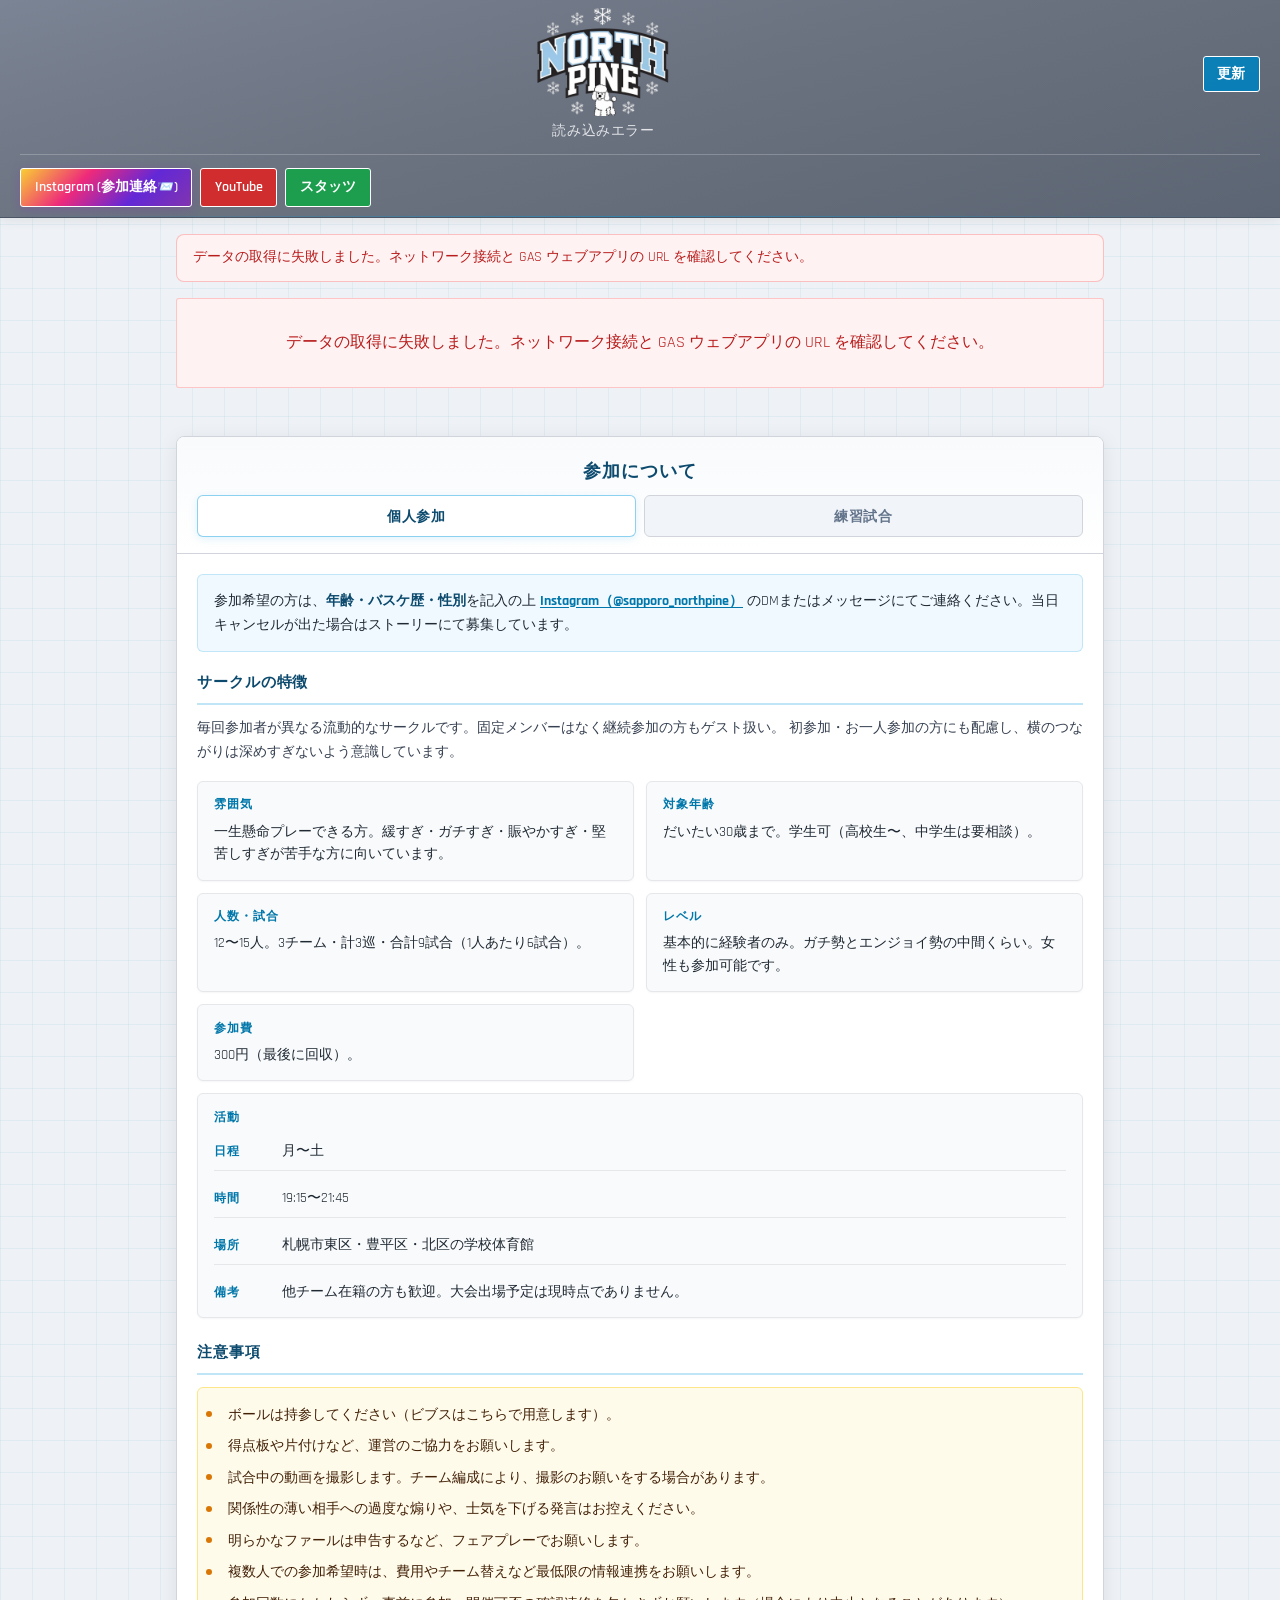
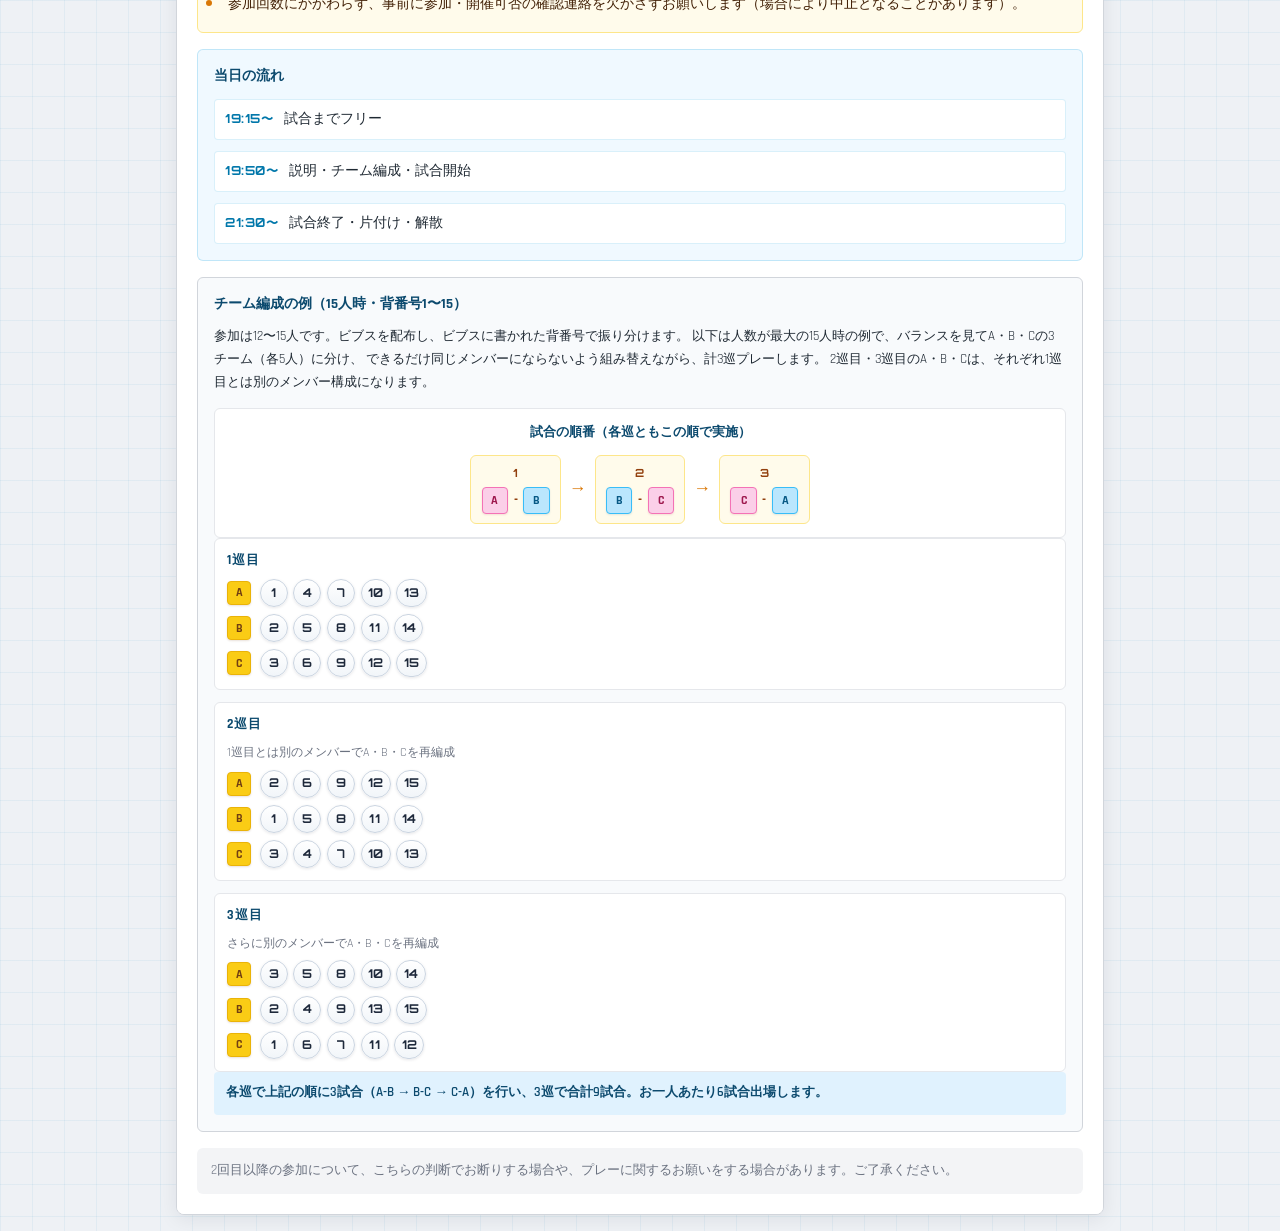
==== commit 28f9a379: "feat: 練習試合の2チーム・3チーム説明を追加し文言を整理 試合の進め方に2チーム（A対B・計6試合）の案内を追加。句読点の調整と特徴文の修正も実施。  Co-authored-by: Curso" ====
--- a/index.html
+++ b/index.html
@@ -321,25 +321,26 @@
         hidden
       >
         <p class="club-info-panel__lead">
-          個人参加に参加したことのある方を対象としています。練習試合へのご案内は、個人参加時などにお渡ししています。
+          個人参加に参加したことのある方を対象としています。参加希望の方は、詳細を確認してください。
+          連絡は、過去に個人参加したことのある方からお願いします。
+          チーム単位で参加する場合は、一度でも個人参加したことのある方からご連絡ください。
         </p>
 
         <div class="club-info-panel__body">
           <section class="club-info-section" aria-labelledby="clubTraitsPracticeHeading">
             <h3 id="clubTraitsPracticeHeading" class="club-info-section__title">練習試合の特徴</h3>
             <p class="club-info-section__intro">
-              メンバーは固定せず、流動的に構成していきたい練習試合です。
-              チームプレイができる方で、しっかり戦いたい方向け。
-              毎回参加者が異なるため、継続参加の方もゲスト扱いです。
+              メンバーを固定せず、流動的に構成していきます。
+              チームプレイができる方で、しっかり戦いたい方向けです。
             </p>
             <div class="club-info-cards">
               <article class="club-info-card">
                 <h4 class="club-info-card__label">人数・試合</h4>
-                <p class="club-info-card__text">3チーム・計3巡・合計9試合（1人あたり6試合）。</p>
+                <p class="club-info-card__text">2チームもしくは3チームで実施します。</p>
               </article>
               <article class="club-info-card">
                 <h4 class="club-info-card__label">レベル</h4>
-                <p class="club-info-card__text">基本的に経験者のみ。ハードにプレーできる方。</p>
+                <p class="club-info-card__text">基本的に経験者のみ。ハードにプレーできる方です。</p>
               </article>
               <article class="club-info-card">
                 <h4 class="club-info-card__label">参加費</h4>
@@ -373,50 +374,68 @@
             <div class="club-info-team-example">
               <h4 class="club-info-team-example__title">試合の進め方</h4>
               <p class="club-info-team-example__intro">
-                3チームでプレーします。チームは参加者同士で決めていただき、3巡とも同じメンバーでプレーします。
-                世話人によるチームの組み替えはありません。
+                チームは参加者同士で決めていただき、各巡とも同じメンバーでプレーします。チームの組み替えはありません。
               </p>
 
-              <div class="club-info-match-order">
-                <h5 class="club-info-match-order__title">試合の順番（各巡ともこの順で実施）</h5>
-                <div class="club-info-match-order__diagram" role="img" aria-label="試合順：1試合目A対B、2試合目B対C、3試合目C対A">
-                  <div class="club-info-match-card">
-                    <span class="club-info-match-card__order">1</span>
-                    <div class="club-info-match-pair">
-                      <span class="club-info-team-tag club-info-team-tag--pink">A</span>
-                      <span class="club-info-match-vs">-</span>
-                      <span class="club-info-team-tag club-info-team-tag--sky">B</span>
+              <div class="club-info-match-variant">
+                <h5 class="club-info-match-variant__title">3チームの場合</h5>
+                <p class="club-info-match-variant__lead">計3巡・合計9試合です。</p>
+                <div class="club-info-match-order">
+                  <h6 class="club-info-match-order__title">試合の順番（各巡ともこの順で実施）</h6>
+                  <div class="club-info-match-order__diagram" role="img" aria-label="3チームの試合順：1試合目A対B、2試合目B対C、3試合目C対A">
+                    <div class="club-info-match-card">
+                      <span class="club-info-match-card__order">1</span>
+                      <div class="club-info-match-pair">
+                        <span class="club-info-team-tag club-info-team-tag--pink">A</span>
+                        <span class="club-info-match-vs">-</span>
+                        <span class="club-info-team-tag club-info-team-tag--sky">B</span>
+                      </div>
+                    </div>
+                    <span class="club-info-match-connector" aria-hidden="true">→</span>
+                    <div class="club-info-match-card">
+                      <span class="club-info-match-card__order">2</span>
+                      <div class="club-info-match-pair">
+                        <span class="club-info-team-tag club-info-team-tag--sky">B</span>
+                        <span class="club-info-match-vs">-</span>
+                        <span class="club-info-team-tag club-info-team-tag--pink">C</span>
+                      </div>
+                    </div>
+                    <span class="club-info-match-connector" aria-hidden="true">→</span>
+                    <div class="club-info-match-card">
+                      <span class="club-info-match-card__order">3</span>
+                      <div class="club-info-match-pair">
+                        <span class="club-info-team-tag club-info-team-tag--pink">C</span>
+                        <span class="club-info-match-vs">-</span>
+                        <span class="club-info-team-tag club-info-team-tag--sky">A</span>
+                      </div>
                     </div>
                   </div>
-                  <span class="club-info-match-connector" aria-hidden="true">→</span>
-                  <div class="club-info-match-card">
-                    <span class="club-info-match-card__order">2</span>
-                    <div class="club-info-match-pair">
-                      <span class="club-info-team-tag club-info-team-tag--sky">B</span>
-                      <span class="club-info-match-vs">-</span>
-                      <span class="club-info-team-tag club-info-team-tag--pink">C</span>
+                </div>
+                <p class="club-info-match-variant__summary">
+                  各巡で上記の順に3試合（A-B → B-C → C-A）を行い、3巡で合計9試合です。
+                </p>
+              </div>
+
+              <div class="club-info-match-variant">
+                <h5 class="club-info-match-variant__title">2チームの場合</h5>
+                <p class="club-info-match-variant__lead">Cチームはなく、A対Bのみ。合計6試合です（休憩は長めに取ります）。</p>
+                <div class="club-info-match-order">
+                  <h6 class="club-info-match-order__title">試合の形</h6>
+                  <div class="club-info-match-order__diagram club-info-match-order__diagram--two-team" role="img" aria-label="2チームの試合：A対B">
+                    <div class="club-info-match-card">
+                      <div class="club-info-match-pair">
+                        <span class="club-info-team-tag club-info-team-tag--pink">A</span>
+                        <span class="club-info-match-vs">-</span>
+                        <span class="club-info-team-tag club-info-team-tag--sky">B</span>
+                      </div>
                     </div>
                   </div>
-                  <span class="club-info-match-connector" aria-hidden="true">→</span>
-                  <div class="club-info-match-card">
-                    <span class="club-info-match-card__order">3</span>
-                    <div class="club-info-match-pair">
-                      <span class="club-info-team-tag club-info-team-tag--pink">C</span>
-                      <span class="club-info-match-vs">-</span>
-                      <span class="club-info-team-tag club-info-team-tag--sky">A</span>
-                    </div>
-                  </div>
-                </div>
+                </div>
+                <p class="club-info-match-variant__summary">
+                  すべてA対Bの試合で進めます。
+                </p>
               </div>
-
-              <p class="club-info-team-example__summary">
-                各巡で上記の順に3試合（A-B → B-C → C-A）を行い、3巡で合計9試合。お一人あたり6試合出場します。
-              </p>
-            </div>
-
-            <p class="club-info-section__note">
-              2回目以降の参加について、こちらの判断でお断りする場合や、プレーに関するお願いをする場合があります。ご了承ください。
-            </p>
+            </div>
           </section>
         </div>
       </div>
--- a/calendar.css
+++ b/calendar.css
@@ -1127,14 +1127,27 @@
 
 body.cyber-cal .club-info-tab-panel--practice .club-info-team-example__title,
 body.cyber-cal .club-info-tab-panel--practice .club-info-match-order__title,
+body.cyber-cal .club-info-tab-panel--practice .club-info-match-variant__title,
 body.cyber-cal .club-info-tab-panel--practice .club-info-team-round__label {
   color: #1e293b;
 }
 
 body.cyber-cal .club-info-tab-panel--practice .club-info-team-example__intro,
 body.cyber-cal .club-info-tab-panel--practice .club-info-team-example__summary,
+body.cyber-cal .club-info-tab-panel--practice .club-info-match-variant__lead,
+body.cyber-cal .club-info-tab-panel--practice .club-info-match-variant__summary,
 body.cyber-cal .club-info-tab-panel--practice .club-info-team-round__note {
   color: #334155;
+}
+
+body.cyber-cal .club-info-tab-panel--practice .club-info-match-variant {
+  background: #e2e8f0;
+  border-color: #94a3b8;
+}
+
+body.cyber-cal .club-info-tab-panel--practice .club-info-match-order {
+  background: #f1f5f9;
+  border-color: #94a3b8;
 }
 
 body.cyber-cal .club-info-tab-panel--practice .club-info-match-card {
@@ -1521,11 +1534,46 @@
 }
 
 body.cyber-cal .club-info-match-order {
-  margin-bottom: 1rem;
+  margin-bottom: 0;
   padding: 0.85rem;
   background: #fff;
   border: 1px solid #e5e7eb;
   border-radius: 6px;
+}
+
+body.cyber-cal .club-info-match-variant {
+  margin-top: 1rem;
+  padding: 0.85rem;
+  background: #fff;
+  border: 1px solid #e5e7eb;
+  border-radius: 6px;
+}
+
+body.cyber-cal .club-info-match-variant + .club-info-match-variant {
+  margin-top: 0.85rem;
+}
+
+body.cyber-cal .club-info-match-variant__title {
+  margin: 0 0 0.45rem;
+  font-size: 0.9rem;
+  font-weight: 700;
+  color: #0c4a6e;
+}
+
+body.cyber-cal .club-info-match-variant__lead,
+body.cyber-cal .club-info-match-variant__summary {
+  margin: 0 0 0.75rem;
+  font-size: 0.86rem;
+  line-height: 1.65;
+  color: #374151;
+}
+
+body.cyber-cal .club-info-match-variant__summary {
+  margin-bottom: 0;
+}
+
+body.cyber-cal .club-info-match-order__diagram--two-team {
+  padding: 0.25rem 0;
 }
 
 body.cyber-cal .club-info-match-order__title {
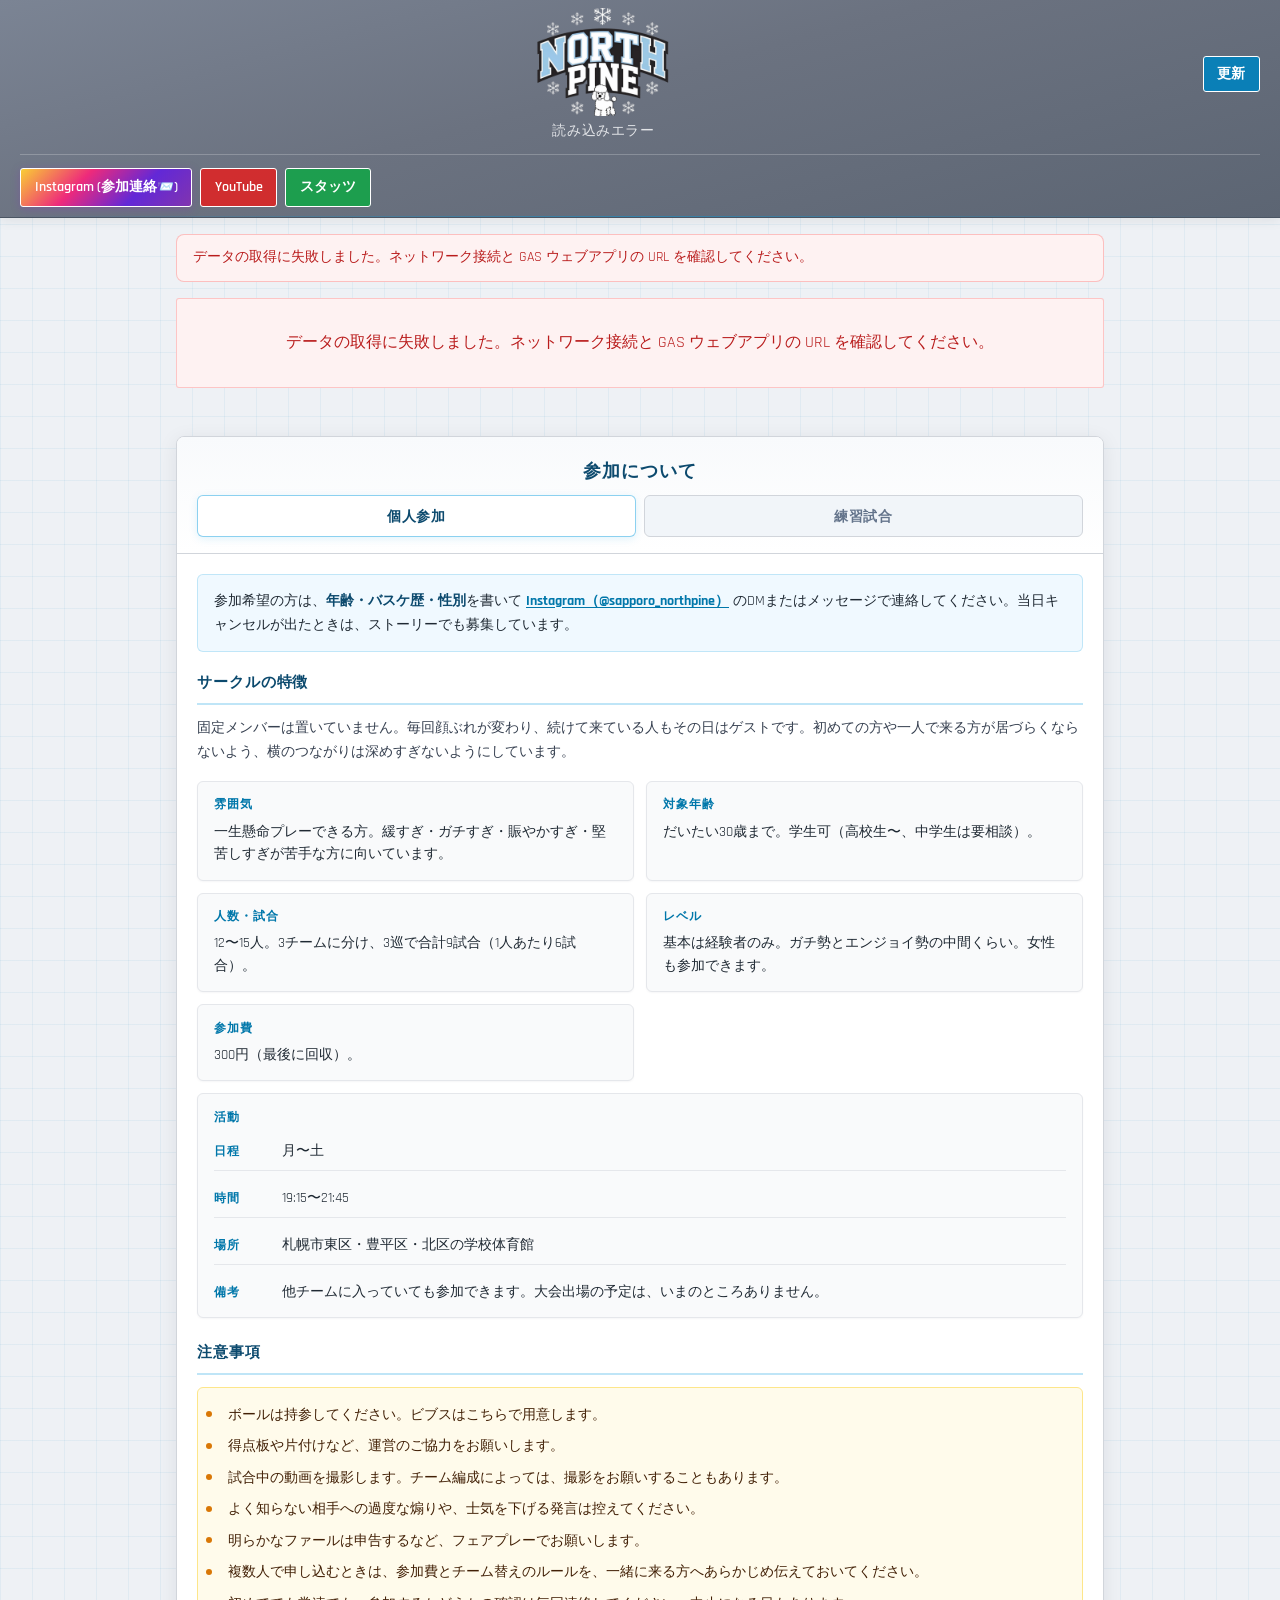
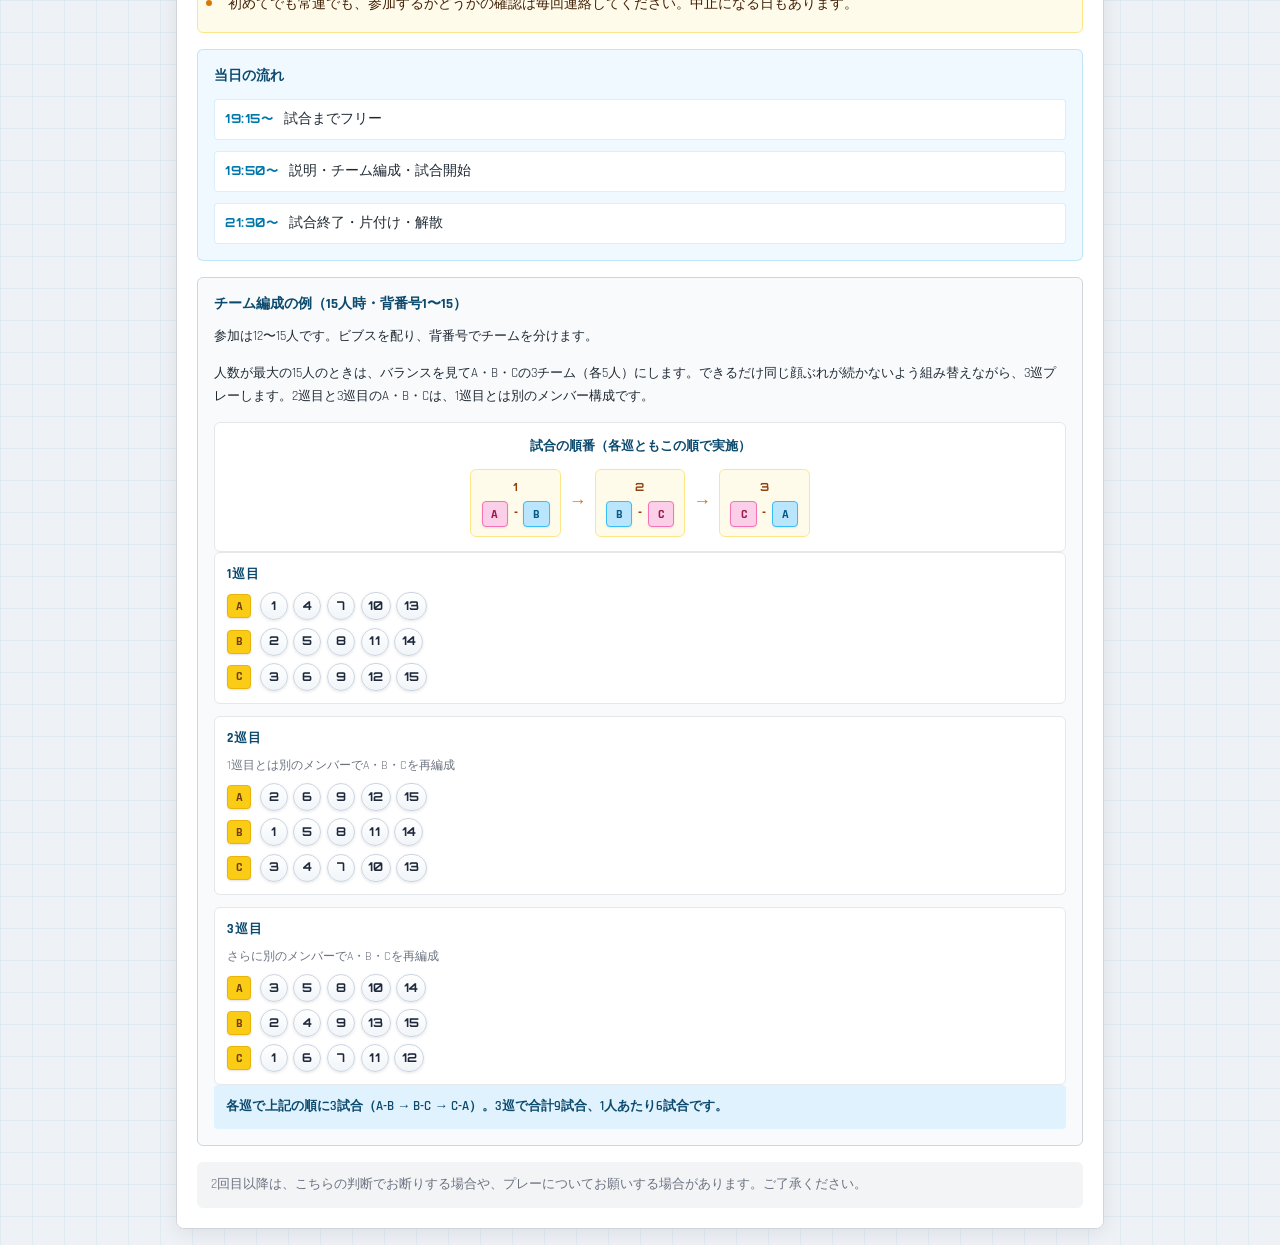
==== commit 3815fce3: "docs: 個人参加タブの説明文を口語に整える Co-authored-by: Cursor <cursoragent@cursor.com>" ====
--- a/index.html
+++ b/index.html
@@ -107,17 +107,16 @@
         aria-labelledby="club-info-tab-btn-individual"
       >
         <p class="club-info-panel__lead">
-          参加希望の方は、<strong>年齢・バスケ歴・性別</strong>を記入の上
+          参加希望の方は、<strong>年齢・バスケ歴・性別</strong>を書いて
           <a href="https://www.instagram.com/sapporo_northpine" target="_blank" rel="noopener noreferrer">Instagram（@sapporo_northpine）</a>
-          のDMまたはメッセージにてご連絡ください。当日キャンセルが出た場合はストーリーにて募集しています。
+          のDMまたはメッセージで連絡してください。当日キャンセルが出たときは、ストーリーでも募集しています。
         </p>
 
       <div class="club-info-panel__body">
         <section class="club-info-section" aria-labelledby="clubTraitsHeading">
           <h3 id="clubTraitsHeading" class="club-info-section__title">サークルの特徴</h3>
           <p class="club-info-section__intro">
-            毎回参加者が異なる流動的なサークルです。固定メンバーはなく継続参加の方もゲスト扱い。
-            初参加・お一人参加の方にも配慮し、横のつながりは深めすぎないよう意識しています。
+            固定メンバーは置いていません。毎回顔ぶれが変わり、続けて来ている人もその日はゲストです。初めての方や一人で来る方が居づらくならないよう、横のつながりは深めすぎないようにしています。
           </p>
           <div class="club-info-cards">
             <article class="club-info-card">
@@ -130,11 +129,11 @@
             </article>
             <article class="club-info-card">
               <h4 class="club-info-card__label">人数・試合</h4>
-              <p class="club-info-card__text">12〜15人。3チーム・計3巡・合計9試合（1人あたり6試合）。</p>
+              <p class="club-info-card__text">12〜15人。3チームに分け、3巡で合計9試合（1人あたり6試合）。</p>
             </article>
             <article class="club-info-card">
               <h4 class="club-info-card__label">レベル</h4>
-              <p class="club-info-card__text">基本的に経験者のみ。ガチ勢とエンジョイ勢の中間くらい。女性も参加可能です。</p>
+              <p class="club-info-card__text">基本は経験者のみ。ガチ勢とエンジョイ勢の中間くらい。女性も参加できます。</p>
             </article>
             <article class="club-info-card">
               <h4 class="club-info-card__label">参加費</h4>
@@ -157,7 +156,7 @@
                 </div>
                 <div class="club-info-card__detail-row">
                   <dt>備考</dt>
-                  <dd>他チーム在籍の方も歓迎。大会出場予定は現時点でありません。</dd>
+                  <dd>他チームに入っていても参加できます。大会出場の予定は、いまのところありません。</dd>
                 </div>
               </dl>
             </article>
@@ -168,13 +167,13 @@
           <h3 id="clubNoticeHeading" class="club-info-section__title">注意事項</h3>
           <div class="club-info-notice-panel">
             <ul class="club-info-notice-list">
-              <li>ボールは持参してください（ビブスはこちらで用意します）。</li>
+              <li>ボールは持参してください。ビブスはこちらで用意します。</li>
               <li>得点板や片付けなど、運営のご協力をお願いします。</li>
-              <li>試合中の動画を撮影します。チーム編成により、撮影のお願いをする場合があります。</li>
-              <li>関係性の薄い相手への過度な煽りや、士気を下げる発言はお控えください。</li>
+              <li>試合中の動画を撮影します。チーム編成によっては、撮影をお願いすることもあります。</li>
+              <li>よく知らない相手への過度な煽りや、士気を下げる発言は控えてください。</li>
               <li>明らかなファールは申告するなど、フェアプレーでお願いします。</li>
-              <li>複数人での参加希望時は、費用やチーム替えなど最低限の情報連携をお願いします。</li>
-              <li>参加回数にかかわらず、事前に参加・開催可否の確認連絡を欠かさずお願いします（場合により中止となることがあります）。</li>
+              <li>複数人で申し込むときは、参加費とチーム替えのルールを、一緒に来る方へあらかじめ伝えておいてください。</li>
+              <li>初めてでも常連でも、参加するかどうかの確認は毎回連絡してください。中止になる日もあります。</li>
             </ul>
           </div>
 
@@ -190,10 +189,10 @@
           <div class="club-info-team-example">
             <h4 class="club-info-team-example__title">チーム編成の例（15人時・背番号1〜15）</h4>
             <p class="club-info-team-example__intro">
-              参加は12〜15人です。ビブスを配布し、ビブスに書かれた背番号で振り分けます。
-              以下は人数が最大の15人時の例で、バランスを見てA・B・Cの3チーム（各5人）に分け、
-              できるだけ同じメンバーにならないよう組み替えながら、計3巡プレーします。
-              2巡目・3巡目のA・B・Cは、それぞれ1巡目とは別のメンバー構成になります。
+              参加は12〜15人です。ビブスを配り、背番号でチームを分けます。
+            </p>
+            <p class="club-info-team-example__intro">
+              人数が最大の15人のときは、バランスを見てA・B・Cの3チーム（各5人）にします。できるだけ同じ顔ぶれが続かないよう組み替えながら、3巡プレーします。2巡目と3巡目のA・B・Cは、1巡目とは別のメンバー構成です。
             </p>
 
             <div class="club-info-match-order">
@@ -302,12 +301,12 @@
               </article>
             </div>
             <p class="club-info-team-example__summary">
-              各巡で上記の順に3試合（A-B → B-C → C-A）を行い、3巡で合計9試合。お一人あたり6試合出場します。
+              各巡で上記の順に3試合（A-B → B-C → C-A）。3巡で合計9試合、1人あたり6試合です。
             </p>
           </div>
 
           <p class="club-info-section__note">
-            2回目以降の参加について、こちらの判断でお断りする場合や、プレーに関するお願いをする場合があります。ご了承ください。
+            2回目以降は、こちらの判断でお断りする場合や、プレーについてお願いする場合があります。ご了承ください。
           </p>
         </section>
       </div>
@@ -321,8 +320,8 @@
         hidden
       >
         <p class="club-info-panel__lead">
-          個人参加に参加したことのある方を対象としています。参加希望の方は、詳細を確認してください。
-          連絡は、過去に個人参加したことのある方からお願いします。
+          個人参加に参加したことのある方を対象としています。<br>
+          参加希望の方は、詳細を主催者に確認してください。<br>
           チーム単位で参加する場合は、一度でも個人参加したことのある方からご連絡ください。
         </p>
 
@@ -330,17 +329,20 @@
           <section class="club-info-section" aria-labelledby="clubTraitsPracticeHeading">
             <h3 id="clubTraitsPracticeHeading" class="club-info-section__title">練習試合の特徴</h3>
             <p class="club-info-section__intro">
-              メンバーを固定せず、流動的に構成していきます。
+              メンバーを固定せず、流動的に構成していきます。<br>
               チームプレイができる方で、しっかり戦いたい方向けです。
             </p>
             <div class="club-info-cards">
               <article class="club-info-card">
                 <h4 class="club-info-card__label">人数・試合</h4>
-                <p class="club-info-card__text">2チームもしくは3チームで実施します。</p>
+                <p class="club-info-card__text">
+                  2チームの場合: 6試合程度<br>
+                  3チームの場合: 9試合程度
+                </p>
               </article>
               <article class="club-info-card">
                 <h4 class="club-info-card__label">レベル</h4>
-                <p class="club-info-card__text">基本的に経験者のみ。ハードにプレーできる方です。</p>
+                <p class="club-info-card__text">基本的に経験者のみ。ハードにプレーできる方。</p>
               </article>
               <article class="club-info-card">
                 <h4 class="club-info-card__label">参加費</h4>
@@ -353,12 +355,12 @@
             <h3 id="clubNoticePracticeHeading" class="club-info-section__title">注意事項</h3>
             <div class="club-info-notice-panel">
               <ul class="club-info-notice-list">
-                <li>ボール・ビブスは各自持参してください。</li>
+                <li>ボールは各自持参してください。</li>
+                <li>ビブスについては、NORTH PINE側は用意しますが、それ以外のチームは各自持参してください。</li>
                 <li>得点板や片付けなど、運営のご協力をお願いします。</li>
                 <li>試合中の動画を撮影します。チーム編成により、撮影のお願いをする場合があります。</li>
                 <li>関係性の薄い相手への過度な煽りや、士気を下げる発言はお控えください。</li>
                 <li>明らかなファールは申告するなど、フェアプレーでお願いします。</li>
-                <li>参加回数にかかわらず、事前に参加・開催可否の確認連絡を欠かさずお願いします（場合により中止となることがあります）。</li>
               </ul>
             </div>
 
@@ -374,7 +376,7 @@
             <div class="club-info-team-example">
               <h4 class="club-info-team-example__title">試合の進め方</h4>
               <p class="club-info-team-example__intro">
-                チームは参加者同士で決めていただき、各巡とも同じメンバーでプレーします。チームの組み替えはありません。
+                チームを横断したチームの組み替えはありません。
               </p>
 
               <div class="club-info-match-variant">
@@ -418,22 +420,7 @@
 
               <div class="club-info-match-variant">
                 <h5 class="club-info-match-variant__title">2チームの場合</h5>
-                <p class="club-info-match-variant__lead">Cチームはなく、A対Bのみ。合計6試合です（休憩は長めに取ります）。</p>
-                <div class="club-info-match-order">
-                  <h6 class="club-info-match-order__title">試合の形</h6>
-                  <div class="club-info-match-order__diagram club-info-match-order__diagram--two-team" role="img" aria-label="2チームの試合：A対B">
-                    <div class="club-info-match-card">
-                      <div class="club-info-match-pair">
-                        <span class="club-info-team-tag club-info-team-tag--pink">A</span>
-                        <span class="club-info-match-vs">-</span>
-                        <span class="club-info-team-tag club-info-team-tag--sky">B</span>
-                      </div>
-                    </div>
-                  </div>
-                </div>
-                <p class="club-info-match-variant__summary">
-                  すべてA対Bの試合で進めます。
-                </p>
+                <p class="club-info-match-variant__lead">合計6試合程度実施します。参加者の方々の様子を見て試合数を決定します。</p>
               </div>
             </div>
           </section>
--- a/calendar.css
+++ b/calendar.css
@@ -686,17 +686,61 @@
 .lineup-venue {
   display: flex;
   align-items: center;
-  gap: 0.35rem;
-  margin-top: 0.45rem;
-  font-size: 0.78rem;
-  color: rgba(255, 255, 255, 0.82);
+  gap: 0.45rem;
+  margin-top: 0.65rem;
+  font-size: 1.2rem;
+  font-weight: 700;
+  color: #7dd3fc;
   letter-spacing: 0.04em;
+  line-height: 1.3;
 }
 
 .lineup-venue svg {
   flex-shrink: 0;
-  color: #00aaff;
-  opacity: 0.9;
+  width: 1.15em;
+  height: 1.15em;
+  color: #38bdf8;
+  opacity: 1;
+  filter: drop-shadow(0 0 6px rgba(56, 189, 248, 0.55));
+}
+
+.lineup-venue a.lineup-venue-link {
+  display: inline-flex;
+  align-items: center;
+  gap: 0.45rem;
+  color: #7dd3fc;
+  text-decoration: underline;
+  text-decoration-thickness: 2px;
+  text-underline-offset: 0.22em;
+  cursor: pointer;
+  border-radius: 4px;
+  padding: 0.1rem 0.15rem;
+  margin: -0.1rem -0.15rem;
+  transition: color 0.15s ease, text-shadow 0.15s ease, background-color 0.15s ease;
+}
+
+.lineup-venue a.lineup-venue-link:hover,
+.lineup-venue a.lineup-venue-link:focus-visible {
+  color: #e0f2fe;
+  text-shadow: 0 0 12px rgba(125, 211, 252, 0.65);
+  background-color: rgba(56, 189, 248, 0.12);
+  outline: none;
+}
+
+.lineup-venue a.lineup-venue-link::after {
+  content: "MAP";
+  display: inline-block;
+  margin-left: 0.15rem;
+  padding: 0.12rem 0.4rem;
+  border: 1px solid rgba(125, 211, 252, 0.65);
+  border-radius: 999px;
+  font-size: 0.62rem;
+  font-weight: 800;
+  letter-spacing: 0.08em;
+  line-height: 1.2;
+  color: #e0f2fe;
+  text-decoration: none;
+  background: rgba(14, 165, 233, 0.25);
 }
 
 .lineup-frame {
@@ -752,6 +796,79 @@
 
 .lineup-table--team .lineup-row {
   grid-template-columns: 4.75rem 1fr;
+}
+
+.lineup-row--members-accordion {
+  display: block;
+  padding: 0;
+  border-bottom: 1px solid rgba(0, 170, 255, 0.12);
+}
+
+.lineup-members-details {
+  margin: 0;
+}
+
+.lineup-members-summary {
+  display: flex;
+  align-items: center;
+  gap: 0.45rem;
+  padding: 0.45rem 0.5rem 0.45rem 0.85rem;
+  cursor: pointer;
+  list-style: none;
+  font-size: 0.78rem;
+  font-weight: 700;
+  letter-spacing: 0.06em;
+  color: rgba(255, 255, 255, 0.82);
+  user-select: none;
+}
+
+.lineup-members-summary::-webkit-details-marker {
+  display: none;
+}
+
+.lineup-members-summary__label {
+  font-family: "Zen Kaku Gothic New", "Hiragino Sans", "Meiryo", sans-serif;
+}
+
+.lineup-members-summary__count {
+  font-family: "Orbitron", sans-serif;
+  font-size: 0.68rem;
+  color: #7dd3fc;
+}
+
+.lineup-members-summary__chevron {
+  margin-left: auto;
+  width: 0.45rem;
+  height: 0.45rem;
+  border-right: 2px solid currentColor;
+  border-bottom: 2px solid currentColor;
+  transform: rotate(45deg);
+  transition: transform 0.2s ease;
+  opacity: 0.75;
+}
+
+.lineup-members-details[open] .lineup-members-summary__chevron {
+  transform: rotate(-135deg);
+  margin-top: 0.2rem;
+}
+
+.lineup-members-list {
+  list-style: none;
+  margin: 0;
+  padding: 0 0 0.15rem;
+  border-top: 1px dashed rgba(0, 170, 255, 0.15);
+}
+
+.lineup-table--team .lineup-row--member {
+  grid-template-columns: 1.6rem 1fr;
+  padding-left: 0.85rem;
+  border-bottom-style: dashed;
+  opacity: 0.95;
+}
+
+.lineup-table--team .lineup-row--member .lineup-order {
+  font-size: 0.82rem;
+  color: rgba(255, 255, 255, 0.72);
 }
 
 .lineup-row--team .lineup-order--team {
@@ -910,12 +1027,29 @@
 }
 
 .modal--lineup.modal--lineup-team .lineup-venue {
-  color: rgba(30, 27, 75, 0.82);
+  color: #6d28d9;
 }
 
 .modal--lineup.modal--lineup-team .lineup-venue svg {
   color: #7c3aed;
   filter: drop-shadow(0 0 4px rgba(139, 92, 246, 0.45));
+}
+
+.modal--lineup.modal--lineup-team .lineup-venue a.lineup-venue-link {
+  color: #6d28d9;
+}
+
+.modal--lineup.modal--lineup-team .lineup-venue a.lineup-venue-link:hover,
+.modal--lineup.modal--lineup-team .lineup-venue a.lineup-venue-link:focus-visible {
+  color: #4c1d95;
+  text-shadow: none;
+  background-color: rgba(139, 92, 246, 0.12);
+}
+
+.modal--lineup.modal--lineup-team .lineup-venue a.lineup-venue-link::after {
+  border-color: rgba(124, 58, 237, 0.55);
+  color: #4c1d95;
+  background: rgba(139, 92, 246, 0.15);
 }
 
 .modal--lineup.modal--lineup-team .lineup-frame {
@@ -937,6 +1071,30 @@
 .modal--lineup.modal--lineup-team .lineup-row--team .lineup-order--team {
   color: #6d28d9;
   text-shadow: 0 0 10px rgba(139, 92, 246, 0.3);
+}
+
+.modal--lineup.modal--lineup-team .lineup-row--members-accordion {
+  border-bottom-color: rgba(139, 92, 246, 0.15);
+}
+
+.modal--lineup.modal--lineup-team .lineup-members-summary {
+  color: rgba(30, 27, 75, 0.88);
+}
+
+.modal--lineup.modal--lineup-team .lineup-members-summary__count {
+  color: #6d28d9;
+}
+
+.modal--lineup.modal--lineup-team .lineup-members-list {
+  border-top-color: rgba(139, 92, 246, 0.2);
+}
+
+.modal--lineup.modal--lineup-team .lineup-row--member {
+  border-bottom-color: rgba(139, 92, 246, 0.12);
+}
+
+.modal--lineup.modal--lineup-team .lineup-row--member .lineup-order {
+  color: rgba(30, 27, 75, 0.65);
 }
 
 .modal--lineup.modal--lineup-team .lineup-row--first .lineup-name {
